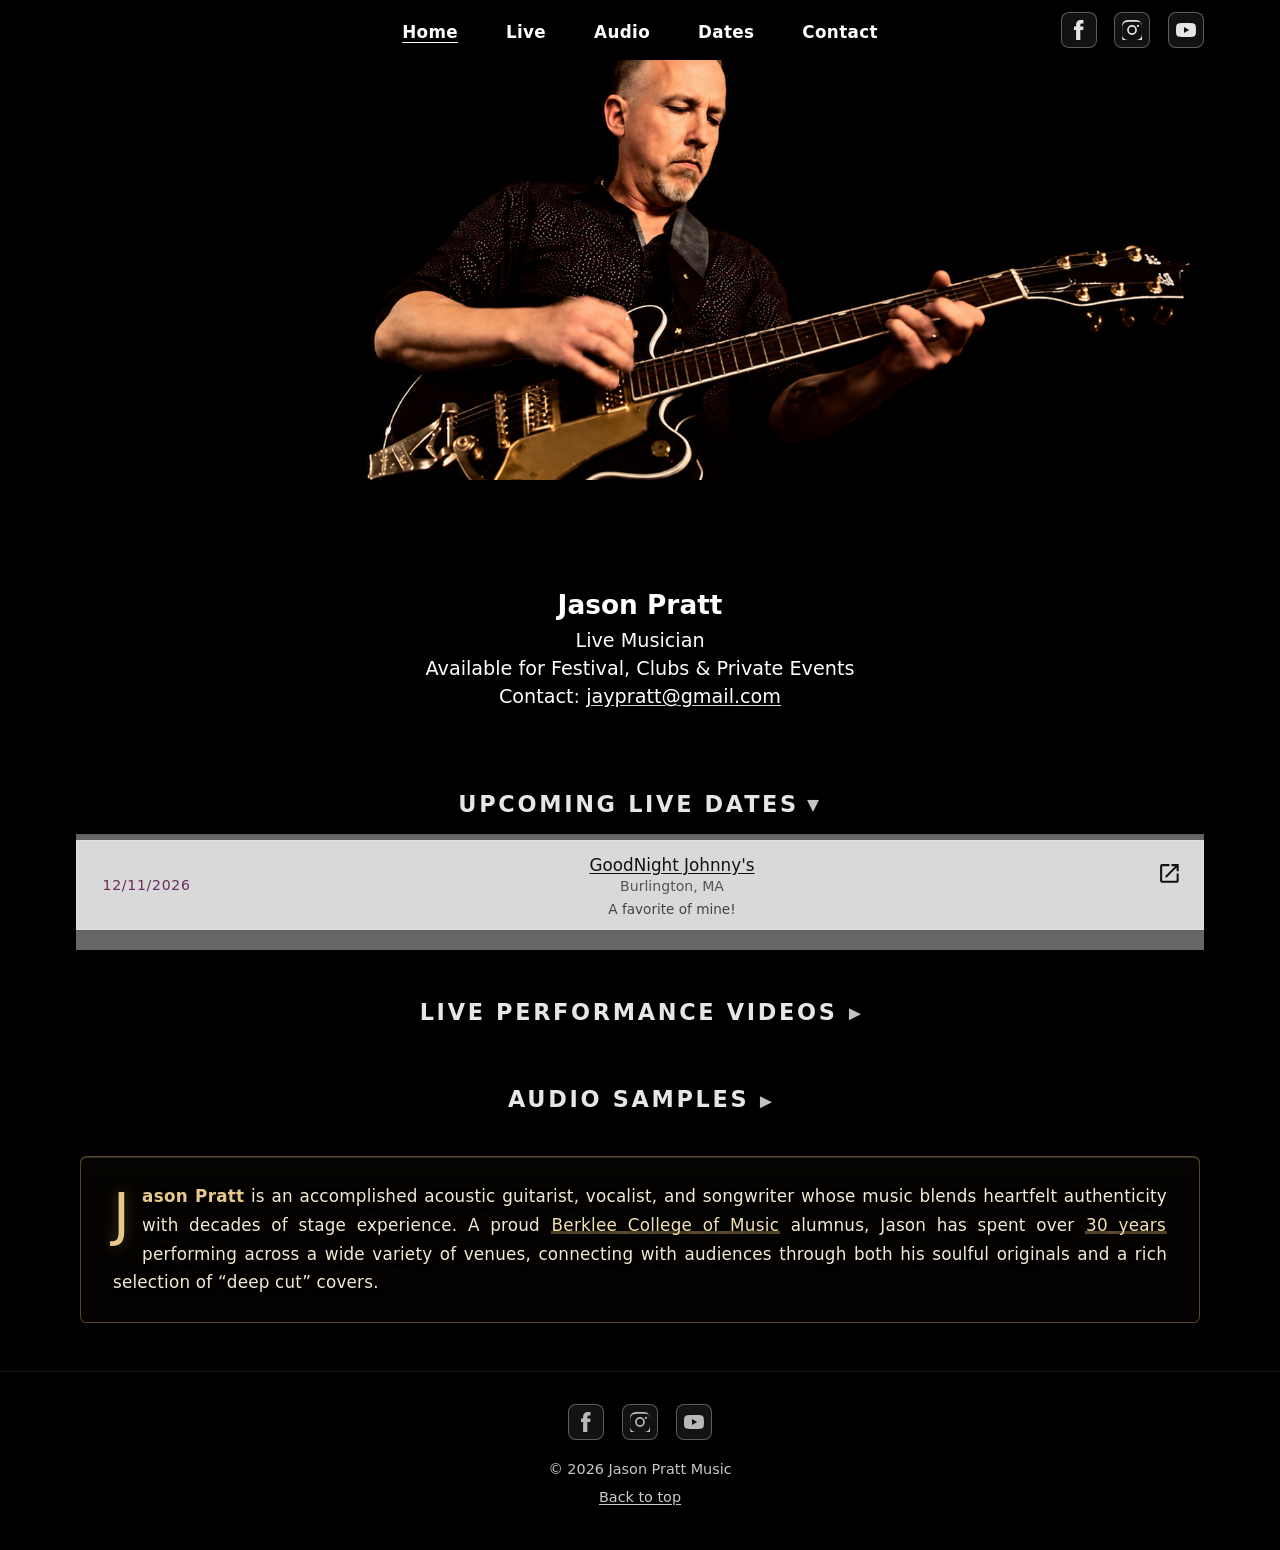
==== index.html @ 5dd33ad0 "dfdf" ====
<!DOCTYPE html>
<html lang="en">

<head>
  <meta charset="utf-8" />
  <meta name="viewport" content="width=device-width, initial-scale=1, viewport-fit=cover" />
  <meta name="theme-color" content="#000000" />
  <meta name="description" content="Jason Pratt — live shows, music, and booking." />
  <title>Jason Pratt Music — Official Site</title>
  <link rel="icon" type="image/svg+xml" href="favicon.svg" />
  <link rel="stylesheet" href="css/site.css" />
</head>

<body>
  <a class="sr-only" href="#home">Skip to main content</a>

  <header class="page-header" id="home">
    <div class="site-wrap site-wrap--header">
      <ul class="social-bar" aria-label="Social">
        <li>
          <a class="social-bar__link" href="https://www.facebook.com/jasonprattmusic/" title="Facebook"
            aria-label="Facebook" target="_blank" rel="noopener noreferrer"><svg class="icon-s" viewBox="0 0 9 18"
              aria-hidden="true">
              <path d="M1.9 18V9H0V5.9h1.9V4A4 4 0 016 0h2.5v3.1H7A1.3 1.3 0 005.7 4v1.8h2.9L8.3 9H5.7v9" />
            </svg></a>
        </li>
        <li>
          <a class="social-bar__link" href="https://www.instagram.com/jaypratt1/" title="Instagram"
            aria-label="Instagram" target="_blank" rel="noopener noreferrer"><svg class="icon-s" viewBox="0 0 16 16"
              aria-hidden="true">
              <path fill-rule="evenodd"
                d="M8 0C5.829 0 5.556.01 4.703.048 3.85.088 3.269.222 2.76.42a3.9 3.9 0 0 0-1.417.923A3.9 3.9 0 0 0 .42 2.76C.222 3.268.087 3.85.048 4.7.01 5.555 0 5.827 0 8.001c0 2.172.01 2.444.048 3.297.04.852.174 1.433.372 1.942.205.526.478.972.923 1.417.444.445.89.719 1.416.923.51.198 1.09.333 1.942.372C5.555 15.99 5.827 16 8 16s2.444-.01 3.298-.048c.851-.04 1.434-.174 1.943-.372a3.9 3.9 0 0 0 1.416-.923c.445-.445.718-.891.923-1.416.198-.509.333-1.09.372-1.942C15.99 10.445 16 10.173 16 8s-.01-2.445-.048-3.299c-.04-.851-.174-1.433-.372-1.941a3.9 3.9 0 0 0-.923-1.417A3.9 3.9 0 0 0 13.24.42c-.51-.198-1.092-.333-1.943-.372C10.443.01 10.172 0 7.998 0zm-.717 1.442h1.434c2.763 0 3.09.01 4.174.06 1.008.049 1.555.228 1.918.378.481.231.826.506 1.193.873.367.367.642.712.873 1.193.15.363.329.91.378 1.918.05 1.085.06 1.412.06 4.174s-.01 3.09-.06 4.174c-.049 1.008-.228 1.555-.378 1.918a3.9 3.9 0 0 1-.873 1.193 3.9 3.9 0 0 1-1.193.873c-.363.15-.91.329-1.918.378-1.084.05-1.411.06-4.174.06s-3.09-.01-4.174-.06c-1.008-.049-1.555-.228-1.918-.378a3.9 3.9 0 0 1-1.193-.873 3.9 3.9 0 0 1-.873-1.193c-.15-.363-.329-.91-.378-1.918-.05-1.085-.06-1.411-.06-4.174s.01-3.09.06-4.174c.049-1.008.228-1.555.378-1.918.231-.481.506-.826.873-1.193a3.9 3.9 0 0 1 1.193-.873c.363-.15.91-.329 1.918-.378 1.085-.05 1.411-.06 4.174-.06zM8 4.095a3.905 3.905 0 1 0 0 7.81 3.905 3.905 0 0 0 0-7.81zm0 6.453a2.548 2.548 0 1 1 0-5.096 2.548 2.548 0 0 1 0 5.096zm4.785-6.675a.913.913 0 1 0 0 1.826.913.913 0 0 0 0-1.826z" />
            </svg></a>
        </li>
        <li>
          <a class="social-bar__link" href="https://www.youtube.com/@jaypratt1" title="YouTube" aria-label="YouTube"
            target="_blank" rel="noopener noreferrer"><svg class="icon-s" viewBox="0 0 24 17" aria-hidden="true">
              <path
                d="M23.5 2.7a3 3 0 0 0-2.1-2.1C19.5 0 12 0 12 0S4.5 0 2.6.6A3 3 0 0 0 .5 2.7C0 4.6 0 8.5 0 8.5s0 3.9.5 5.8a3 3 0 0 0 2.1 2.1c1.9.6 9.4.6 9.4.6s7.5 0 9.4-.6a3 3 0 0 0 2.1-2.1c.5-1.9.5-5.8.5-5.8s0-3.9-.5-5.8zM9.6 12.1V4.9l6.2 3.6-6.2 3.6z" />
            </svg></a>
        </li>
      </ul>
      <div class="nav-bar">
        <button class="nav-toggle" type="button" id="nav-toggle" aria-expanded="false" aria-controls="site-nav"
          aria-label="Open menu">
          Menu
        </button>
        <nav class="main-nav" id="site-nav" aria-label="Main">
          <ul>
            <li><a class="main-nav__link" href="#home" aria-current="true">Home</a></li>
            <li><a class="main-nav__link" href="#live">Live</a></li>
            <li><a class="main-nav__link" href="#audio-samples">Audio</a></li>
            <li><a class="main-nav__link" href="#tour" title="Upcoming live dates">Dates</a></li>
            <li><a class="main-nav__link" href="#contact">Contact</a></li>
          </ul>
        </nav>
      </div>
    </div>

    <div class="page-hero">
      <picture>
        <img class="page-hero__img" src="assets/top-banner.jpg" width="2400" height="900"
          alt="Decorative header artwork: sunset palette and stage silhouettes (replace with your art)"
          fetchpriority="high" />
      </picture>
    </div>
  </header>

  <main>
    <section class="band-section band-section--on-photo" aria-labelledby="headline-1">
      <div class="site-wrap site-wrap--narrow">
        <header class="band-intro">
          <h2 class="band-intro__name" id="headline-1">Jason Pratt</h2>
          <p class="band-intro__role">Live Musician</p>
          <p class="band-intro__tagline">Available for Festival, Clubs &amp; Private Events</p>
          <p class="band-intro__contact" id="contact">Contact: <a
              href="mailto:jaypratt@gmail.com">jaypratt@gmail.com</a></p>
        </header>
      </div>
      <br>

      <div class="site-wrap">

        <section class="tour-dates" id="tour" aria-labelledby="tour-heading">
          <h2 class="headline-caps headline-caps--collapsible" id="tour-heading">
            <button type="button" class="headline-caps__toggle" id="tour-toggle" aria-expanded="true"
              aria-controls="tour-panel">
              <span class="headline-caps__text">Upcoming live dates</span>
              <span class="headline-caps__icon" aria-hidden="true">▼</span>
            </button>
          </h2>
          <div class="tour-dates__panel" id="tour-panel" role="region" aria-labelledby="tour-heading" aria-live="polite">
            <div class="band-section band-section--light tour-dates__body">
              <ul class="show-list" id="show-list" aria-live="polite"></ul>
            </div>
          </div>
        </section>

        <section class="live-videos" id="live" aria-labelledby="live-videos-heading">
          <h2 class="headline-caps headline-caps--collapsible" id="live-videos-heading">
            <button type="button" class="headline-caps__toggle" id="live-videos-toggle" aria-expanded="false"
              aria-controls="video-links">
              <span class="headline-caps__text">Live performance videos</span>
              <span class="headline-caps__icon" aria-hidden="true">▼</span>
            </button>
          </h2>
          <div class="video-layout" id="video-links" role="region" aria-labelledby="live-videos-heading"
            aria-live="polite" hidden>
            <div class="expand-panel-row expand-panel-row--thumb-left">
              <div class="expand-panel-row__content">
                <div class="video-focus" id="video-focus" hidden></div>
                <div class="video-thumbs" id="video-thumbs"></div>
              </div>
            </div>
          </div>
        </section>

        <section class="audio-samples" id="audio-samples" aria-labelledby="audio-samples-heading">
          <h2 class="headline-caps headline-caps--collapsible" id="audio-samples-heading">
            <button type="button" class="headline-caps__toggle" id="audio-samples-toggle" aria-expanded="false"
              aria-controls="audio-samples-panel">
              <span class="headline-caps__text">Audio samples</span>
              <span class="headline-caps__icon" aria-hidden="true">▼</span>
            </button>
          </h2>
          <div class="audio-samples__panel" id="audio-samples-panel" role="region"
            aria-labelledby="audio-samples-heading" aria-live="polite" hidden>
            <p class="body-text audio-list__intro">
              <span class="audio-list__intro--click">Click a track to play</span>
              <span class="audio-list__intro--tap">Tap a track to play</span>
            </p>
            <div class="expand-panel-row expand-panel-row--thumb-right">
              <div class="expand-panel-row__content">
                <ul class="audio-list" id="audio-list" aria-label="Track list">
                </ul>
                <p class="audio-list__err body-text" id="audio-list-err" hidden></p>
              </div>
              <figure class="expand-panel-row__thumb expand-panel-row__thumb--stacked" aria-hidden="true">
                <img src="assets/cover-art-1.png" width="350" height="467" alt="" loading="lazy" />
              </figure>
            </div>
          </div>
        </section>

        <div class="page-hero__copy-wrap">
          <input class="page-hero__copy-toggle" type="checkbox" id="hero-copy-toggle" aria-label="Expand artist bio" />
          <p class="page-hero__copy page-hero__copy--collapsible"><span class="page-hero__copy-name">Jason
              Pratt</span> is an accomplished acoustic guitarist, vocalist, and songwriter whose music blends heartfelt
            authenticity with decades of stage experience. A proud <span class="page-hero__copy-mark">Berklee College of
              Music</span> alumnus, Jason has spent over <span class="page-hero__copy-mark">30 years</span> performing
            across a wide variety of venues, connecting with audiences through both his soulful originals and a rich
            selection of “deep cut” covers.</p>
          <label class="page-hero__copy-more" for="hero-copy-toggle">more...</label>
          <label class="page-hero__copy-less" for="hero-copy-toggle">less</label>
        </div>

      </div>
    </section>
  </main>

  <footer class="site-footer">
    <ul class="social-bar social-bar--footer" aria-label="Social">
      <li>
        <a class="social-bar__link" href="https://www.facebook.com/jasonprattmusic/" title="Facebook"
          aria-label="Facebook" target="_blank" rel="noopener noreferrer"><svg class="icon-s" viewBox="0 0 9 18"
            aria-hidden="true">
            <path d="M1.9 18V9H0V5.9h1.9V4A4 4 0 016 0h2.5v3.1H7A1.3 1.3 0 005.7 4v1.8h2.9L8.3 9H5.7v9" />
          </svg></a>
      </li>
      <li>
        <a class="social-bar__link" href="https://www.instagram.com/jaypratt1/" title="Instagram" aria-label="Instagram"
          target="_blank" rel="noopener noreferrer"><svg class="icon-s" viewBox="0 0 16 16" aria-hidden="true">
            <path fill-rule="evenodd"
              d="M8 0C5.829 0 5.556.01 4.703.048 3.85.088 3.269.222 2.76.42a3.9 3.9 0 0 0-1.417.923A3.9 3.9 0 0 0 .42 2.76C.222 3.268.087 3.85.048 4.7.01 5.555 0 5.827 0 8.001c0 2.172.01 2.444.048 3.297.04.852.174 1.433.372 1.942.205.526.478.972.923 1.417.444.445.89.719 1.416.923.51.198 1.09.333 1.942.372C5.555 15.99 5.827 16 8 16s2.444-.01 3.298-.048c.851-.04 1.434-.174 1.943-.372a3.9 3.9 0 0 0 1.416-.923c.445-.445.718-.891.923-1.416.198-.509.333-1.09.372-1.942C15.99 10.445 16 10.173 16 8s-.01-2.445-.048-3.299c-.04-.851-.174-1.433-.372-1.941a3.9 3.9 0 0 0-.923-1.417A3.9 3.9 0 0 0 13.24.42c-.51-.198-1.092-.333-1.943-.372C10.443.01 10.172 0 7.998 0zm-.717 1.442h1.434c2.763 0 3.09.01 4.174.06 1.008.049 1.555.228 1.918.378.481.231.826.506 1.193.873.367.367.642.712.873 1.193.15.363.329.91.378 1.918.05 1.085.06 1.412.06 4.174s-.01 3.09-.06 4.174c-.049 1.008-.228 1.555-.378 1.918a3.9 3.9 0 0 1-.873 1.193 3.9 3.9 0 0 1-1.193.873c-.363.15-.91.329-1.918.378-1.084.05-1.411.06-4.174.06s-3.09-.01-4.174-.06c-1.008-.049-1.555-.228-1.918-.378a3.9 3.9 0 0 1-1.193-.873 3.9 3.9 0 0 1-.873-1.193c-.15-.363-.329-.91-.378-1.918-.05-1.085-.06-1.411-.06-4.174s.01-3.09.06-4.174c.049-1.008.228-1.555.378-1.918.231-.481.506-.826.873-1.193a3.9 3.9 0 0 1 1.193-.873c.363-.15.91-.329 1.918-.378 1.085-.05 1.411-.06 4.174-.06zM8 4.095a3.905 3.905 0 1 0 0 7.81 3.905 3.905 0 0 0 0-7.81zm0 6.453a2.548 2.548 0 1 1 0-5.096 2.548 2.548 0 0 1 0 5.096zm4.785-6.675a.913.913 0 1 0 0 1.826.913.913 0 0 0 0-1.826z" />
          </svg></a>
      </li>
      <li>
        <a class="social-bar__link" href="https://www.youtube.com/@jaypratt1" title="YouTube" aria-label="YouTube"
          target="_blank" rel="noopener noreferrer"><svg class="icon-s" viewBox="0 0 24 17" aria-hidden="true">
            <path
              d="M23.5 2.7a3 3 0 0 0-2.1-2.1C19.5 0 12 0 12 0S4.5 0 2.6.6A3 3 0 0 0 .5 2.7C0 4.6 0 8.5 0 8.5s0 3.9.5 5.8a3 3 0 0 0 2.1 2.1c1.9.6 9.4.6 9.4.6s7.5 0 9.4-.6a3 3 0 0 0 2.1-2.1c.5-1.9.5-5.8.5-5.8s0-3.9-.5-5.8zM9.6 12.1V4.9l6.2 3.6-6.2 3.6z" />
          </svg></a>
      </li>
    </ul>
    <p class="site-footer__line">
      <span>© <span id="year"></span> Jason Pratt Music</span>
      <a href="#home">Back to top</a>
    </p>
  </footer>

  <script src="js/main.js" defer></script>
  <script>
    document.getElementById("year").textContent = new Date().getFullYear();
  </script>
</body>

</html>
---- css/site.css ----
/* Band site — layout inspired by a dark full-bleed photo background + full-width header art,
   alternating #212121 / #fff content sections. Original art & copy are not copied. */

:root {
  --page-black: #000;
  --section-dark: #212121;
  --section-dark-text: #fff;
  --section-light: #fff;
  --section-light-text: #212121;
  --muted: rgba(255, 255, 255, 0.75);
  --muted-on-light: #444;
  --accent-link: #fff;
  --site-max: 90%;
  --font-sans: system-ui, -apple-system, "Segoe UI", Roboto, "Helvetica Neue", Arial, sans-serif;
  --font-display: var(--font-sans);
  --font-title: var(--font-sans);
  --font-body: var(--font-sans);
  --nav-pad: 0.6rem 1rem;
}

*,
*::before,
*::after {
  box-sizing: border-box;
}

html {
  scroll-behavior: smooth;
  scroll-padding-top: 0.5rem;
  -webkit-text-size-adjust: 100%;
  text-size-adjust: 100%;
}

body {
  margin: 0;
  min-height: 100vh;
  min-height: 100dvh;
  font-family: var(--font-body);
  font-weight: 400;
  font-size: 1.05rem;
  line-height: 1.6;
  color: #e6e6e6;
  background-color: #000;
  overflow-x: hidden;
}

a {
  color: var(--accent-link);
  text-decoration: underline;
  text-underline-offset: 2px;
}

a:hover {
  opacity: 0.9;
}

img:not(.musical-divider__img),
video {
  max-width: 100%;
  height: auto;
}

.sr-only {
  position: absolute;
  width: 1px;
  height: 1px;
  padding: 0;
  margin: -1px;
  overflow: hidden;
  clip: rect(0, 0, 0, 0);
  border: 0;
}

/* --- Layout --- */
.site-wrap {
  width: min(100%, var(--site-max));
  max-width: 1200px;
  margin-left: auto;
  margin-right: auto;
  padding-left: max(0.75rem, env(safe-area-inset-left, 0px));
  padding-right: max(0.75rem, env(safe-area-inset-right, 0px));
}

.site-wrap--header {
  padding: 0.6rem 0 0.25rem;
  position: relative;
  z-index: 3;
  min-height: 2.25rem;
  background: #000;
}

.site-wrap--narrow {
  max-width: 900px;
}

.content-wrap {
  min-height: 40vh;
}

/* --- Top social row --- */
.social-bar {
  list-style: none;
  display: flex;
  justify-content: flex-end;
  gap: 1.1rem;
  margin: 0;
  padding: 0;
  position: absolute;
  right: max(0.75rem, env(safe-area-inset-right, 0px));
  top: 50%;
  transform: translateY(-50%);
  z-index: 3;
}

.social-bar__link {
  display: inline-flex;
  align-items: center;
  justify-content: center;
  width: 36px;
  height: 36px;
  color: #fff;
  opacity: 0.9;
  text-decoration: none;
  border: 1px solid rgba(255, 255, 255, 0.35);
  background: rgba(255, 255, 255, 0.08);
  border-radius: 8px;
  transition: background-color 0.2s ease, border-color 0.2s ease, opacity 0.2s ease, transform 0.2s ease;
}

.social-bar__link:hover {
  opacity: 1;
  background: rgba(255, 255, 255, 0.16);
  border-color: rgba(255, 255, 255, 0.6);
  transform: translateY(-1px);
}

.social-bar__link:focus-visible {
  outline: 2px solid #fff;
  outline-offset: 2px;
}

/* Bottom-of-page variant: centered, in-flow under the footer line */
.social-bar--footer {
  position: static;
  transform: none;
  justify-content: center;
  margin: 0 auto 1.1rem;
}

.icon-s {
  width: 20px;
  height: 20px;
  fill: currentColor;
}

/* --- Page header: fixed hero + spacer; JS slow-scrolls banner off via transform --- */
.page-header {
  position: relative;
  z-index: 0;
  background: #000;
}

/* Reserves space so Contact starts below the banner (hero is position:fixed). */
.page-header::after {
  content: "";
  display: block;
  width: 100vw;
  max-width: 100vw;
  margin-left: calc(50% - 50vw);
  margin-right: calc(50% - 50vw);
  aspect-ratio: 2400 / 900;
  max-height: min(56vw, 720px);
  min-height: clamp(200px, 32vw, 420px);
  pointer-events: none;
}

.page-hero {
  line-height: 0;
  background: #0a0a0a;
  overflow: hidden;
  position: fixed;
  top: 0;
  left: 0;
  right: 0;
  z-index: 0;
  backface-visibility: hidden;
  -webkit-backface-visibility: hidden;
  transform: translate3d(0, 0, 0);
  /* True full-bleed banner regardless of surrounding container padding. */
  width: 100vw;
  max-width: 100vw;
  margin-left: calc(50% - 50vw);
  margin-right: calc(50% - 50vw);
  aspect-ratio: 2400 / 900;
  max-height: min(56vw, 720px);
  min-height: clamp(200px, 32vw, 420px);
}

.page-hero picture {
  display: block;
  height: 100%;
}

.page-hero__img {
  width: 100%;
  height: 115%;
  min-height: 100%;
  max-width: 100%;
  display: block;
  object-fit: cover;
  object-position: center top;
}

/* Below hero at load; scrolls over the banner while it lags upward (transparent intro). */
main {
  position: relative;
  z-index: 2;
  margin-top: 0;
  background: transparent;
}

.page-hero__copy-wrap {
  position: static;
  margin-top: clamp(1.25rem, 3vw, 2rem);
  padding: 0;
  line-height: 1.55;
}

/* Editorial bio panel: warm cream copy on a darkened card with a thin gilt border
   that echoes the gold-mat treatment used on the cover-art frames. */
.page-hero__copy {
  position: relative;
  max-width: 1120px;
  margin: 0 auto;
  color: #f3ead4;
  font-family: var(--font-body);
  font-size: clamp(0.9rem, 1.4vw, 1.05rem);
  font-weight: 400;
  line-height: 1.7;
  letter-spacing: 0.012em;
  text-align: justify;
  hyphens: auto;
  text-shadow: 0 2px 6px rgba(0, 0, 0, 0.85);
  background:
    linear-gradient(180deg, rgba(20, 14, 6, 0.28), rgba(8, 5, 2, 0.4));
  border: 1px solid rgba(201, 165, 90, 0.42);
  border-radius: 0.4rem;
  padding: clamp(1rem, 2.2vw, 1.6rem) clamp(1.1rem, 2.6vw, 2rem);
  backdrop-filter: blur(3px) saturate(0.9);
  -webkit-backdrop-filter: blur(3px) saturate(0.9);
  box-shadow:
    inset 0 1px 0 rgba(255, 248, 220, 0.18),
    inset 0 0 0 1px rgba(0, 0, 0, 0.45),
    0 12px 32px rgba(0, 0, 0, 0.5);
}

/* Gilt drop-cap "J" */
.page-hero__copy::first-letter {
  font-family: var(--font-body);
  font-weight: 700;
  float: left;
  font-size: 3.4em;
  line-height: 0.92;
  padding: 0.04em 0.16em 0 0;
  margin: 0.05em 0.05em 0 0;
  color: #e7c88a;
  font-weight: 400;
  text-shadow:
    0 1px 0 rgba(0, 0, 0, 0.85),
    0 0 14px rgba(201, 165, 90, 0.35);
}

/* Artist-name signature (the "ason Pratt" after the drop-cap "J") */
.page-hero__copy-name {
  font-family: var(--font-body);
  color: #e7c88a;
  font-weight: 600;
  letter-spacing: 0.015em;
  white-space: nowrap;
}

/* Highlighted credentials & milestones */
.page-hero__copy-mark {
  color: #f3e0b3;
  font-weight: 400;
  letter-spacing: 0.015em;
  background-image: linear-gradient(transparent 78%, rgba(201, 165, 90, 0.45) 78%, rgba(201, 165, 90, 0.45) 96%, transparent 96%);
  background-size: 100% 100%;
  background-repeat: no-repeat;
  padding: 0 0.06em;
}

.page-hero__copy-tagline {
  font-family: var(--font-body);
  font-style: italic;
  color: #f0d99c;
  font-size: 1.05em;
  letter-spacing: 0.04em;
  white-space: normal;
}

.page-hero__copy-toggle {
  position: absolute;
  opacity: 0;
  pointer-events: none;
}

.page-hero__copy-more {
  display: none;
}

.page-hero__copy-less {
  display: none;
}

@media (prefers-reduced-motion: reduce) {
  .page-header::after {
    display: none;
  }

  .page-hero {
    position: relative;
    top: auto;
    left: auto;
    right: auto;
    transform: none;
  }

  .page-hero__img {
    height: 100%;
  }
}

/* --- Header nav --- */
.nav-bar {
  display: flex;
  align-items: center;
  justify-content: center;
  position: relative;
  z-index: 2;
  width: 100%;
}

.nav-toggle {
  display: none;
  position: absolute;
  right: max(0, env(safe-area-inset-right, 0px));
  top: 50%;
  transform: translateY(-50%);
  background: #212121;
  border: 1px solid #444;
  color: #fff;
  font-family: var(--font-body);
  font-size: 0.85rem;
  font-weight: 600;
  padding: 0.5rem 0.9rem;
  min-height: 2.75rem;
  min-width: 2.75rem;
  cursor: pointer;
  border-radius: 2px;
  -webkit-tap-highlight-color: rgba(255, 255, 255, 0.1);
}

.main-nav ul {
  list-style: none;
  display: flex;
  flex-wrap: wrap;
  justify-content: center;
  gap: 0.15rem 1rem;
  margin: 0;
  padding: 0;
}

.main-nav__link {
  font-family: var(--font-body);
  font-size: 1.05rem;
  font-weight: 600;
  letter-spacing: 0.02em;
  color: #fff;
  text-decoration: none;
  padding: var(--nav-pad);
  display: inline-block;
  -webkit-tap-highlight-color: rgba(255, 255, 255, 0.1);
}

.main-nav__link[aria-current="true"] {
  text-decoration: underline;
  text-underline-offset: 4px;
}

@media (max-width: 700px) {
  .site-wrap--header {
    display: block;
    min-height: 0;
  }

  .nav-bar {
    display: none;
  }

  .social-bar {
    position: static;
    transform: none;
    justify-content: center;
    padding: 0.25rem 0 0.5rem;
  }

  .nav-toggle {
    display: none;
    top: 0.4rem;
    right: max(0.25rem, env(safe-area-inset-right, 0px));
    transform: none;
    z-index: 3;
  }

  .main-nav {
    max-height: none;
    overflow: visible;
    width: 100%;
    transition: none;
  }

  .main-nav.is-open {
    max-height: none;
  }

  .main-nav ul {
    flex-direction: column;
    align-items: center;
    padding: 0.25rem 0 1rem;
    gap: 0;
  }

  .main-nav__link {
    min-height: 2.75rem;
    display: flex;
    align-items: center;
    justify-content: center;
  }
}

/* Hide nav entirely on touch-first devices (phones/tablets), even in landscape. */
@media (hover: none) and (pointer: coarse) {
  .nav-bar {
    display: none !important;
  }
}

/* --- Band sections: on top of full-page background --- */
.band-section {
  padding: 2.5rem 0 3rem;
  position: relative;
}

.band-section--on-photo {
  text-align: center;
  background: transparent;
}

/* Contact block: no fill so top-banner stays visible behind while scrolling over it. */
.band-section--on-photo > .site-wrap--narrow {
  background: transparent;
}

.band-section--on-photo .band-intro {
  background: transparent;
}

.band-section--on-photo .kicker {
  color: hsl(0, 0%, 90%);
  margin: 0.75rem 0 0;
  font-size: 1rem;
  font-weight: 400;
}

.band-intro {
  margin: 0.5rem 0 0.25rem;
  color: #fff;
  text-shadow:
    0 1px 2px rgba(0, 0, 0, 0.9),
    0 2px 12px rgba(0, 0, 0, 0.75),
    0 0 24px rgba(0, 0, 0, 0.5);
}

.band-intro__name {
  font-family: var(--font-body);
  font-size: clamp(1.25rem, 4.5vw, 1.65rem);
  font-weight: 700;
  line-height: 1.3;
  margin: 0 0 0.35rem;
  color: #fff;
}

.band-intro__role,
.band-intro__tagline,
.band-intro__contact {
  font-family: var(--font-body);
  font-size: clamp(1rem, 3.8vw, 1.2rem);
  font-weight: 400;
  line-height: 1.35;
  margin: 0.15rem 0;
  color: #fff;
}

.band-intro__contact a {
  color: #fff;
  font-weight: 400;
  text-decoration: underline;
}

.musical-divider-wrap {
  box-sizing: border-box;
  width: 100%;
  margin: 0;
  padding: 0;
  line-height: 0;
  /* Sit above the following .band-section--dark: both use position: relative; #live
     can paint on top and its scrim can cover the bottom edge of the divider. */
  position: relative;
  z-index: 1;
  isolation: isolate;
  display: flex;
  justify-content: center;
  align-items: center;
}

.musical-divider {
  width: 100%;
  box-sizing: border-box;
  margin: 0;
  padding: 0;
  line-height: 0;
  overflow: visible;
  display: flex;
  justify-content: center;
  align-items: center;
  max-width: 100%;
}

/* Full bitmap includes lots of white padding; cover + position fills 80%×60px with the staff art */
img.musical-divider__img {
  box-sizing: border-box;
  display: block;
  margin: 0;
  padding: 0;
  width: 80%;
  max-width: 100%;
  height: 25px;
  min-width: 0;
  flex: 0 0 auto;
  position: relative;
  z-index: 0;
  object-fit: cover;
  object-position: center center;
}

/* No extra section padding below when the music divider is in this block */
.band-section--on-photo:has(.musical-divider-wrap) {
  padding-bottom: 0;
}

.band-section--on-photo .quote-block:has(+ .musical-divider-wrap) {
  margin-bottom: 0;
}

/* #live follows the intro section (the divider is inside the intro, not a sibling) */
.band-section--on-photo+#live.band-section--dark {
  margin-top: 0;
  padding-top: 0;
  border-top: none;
  position: relative;
  z-index: 0;
}

.band-section--on-photo+#live>.site-wrap {
  padding-top: 2.5rem;
}

.band-section--dark {
  background: var(--section-dark);
  color: var(--section-dark-text);
  margin-top: 0;
  padding: 2.5rem 0 3.5rem;
  border-top: 1px solid rgba(255, 255, 255, 0.08);
}

.band-section--dark .headline-caps,
.band-section--dark .headline-ornate,
.band-section--dark .section-heading,
.band-section--dark .quote-block p,
.band-section--dark .kicker,
.band-section--dark .subheading,
.band-section--dark .body-text,
.band-section--dark .contact-line,
.band-section--dark .video-row--message,
.band-section--dark .audio-list__btn,
.band-section--dark .audio-list__track,
.band-section--dark .audio-list__artist {
  text-shadow: 0 1px 3px rgba(0, 0, 0, 0.55);
}

.band-section--light {
  background: rgba(255, 255, 255, 0.4);
  -webkit-backdrop-filter: blur(8px);
  backdrop-filter: blur(8px);
  color: var(--section-light-text);
  border-top: 1px solid rgba(0, 0, 0, 0.1);
  padding: 2.5rem 0 3.5rem;
}

@media (max-width: 480px) {

  .band-section,
  .band-section--dark,
  .band-section--light {
    padding-top: 1.75rem;
    padding-bottom: 2.25rem;
  }

  .tour-dates__body.band-section--light {
    padding-top: 0.35rem;
    padding-bottom: 1rem;
  }
}

#live {
  scroll-margin-top: 0.5rem;
}

#audio-samples {
  scroll-margin-top: 0.5rem;
}

#contact {
  scroll-margin-top: 0.5rem;
}

#tour {
  scroll-margin-top: 0.5rem;
}

/* --- Typography --- */
.headline-ornate {
  font-family: var(--font-body);
  font-size: clamp(1.05rem, 4.2vw, 1.4rem);
  font-weight: 600;
  line-height: 1.3;
  margin: 0.5rem 0 0.25rem;
  color: #fff;
  letter-spacing: 0.02em;
  padding: 0 0.25rem;
  overflow-wrap: break-word;
  hyphens: auto;
}

.headline-ornate--rainbow {
  font-family: var(--font-body);
  font-weight: 700;
  font-size: clamp(1.12rem, 4.35vw, 1.52rem);
  letter-spacing: 0.04em;
  color: transparent;
  -webkit-text-fill-color: transparent;
  -webkit-text-stroke: 0.55px rgba(0, 0, 0, 0.72);
  background-image: linear-gradient(
    92deg,
    #ff1a5e 0%,
    #ff8c00 14%,
    #ffe600 28%,
    #00ff6a 42%,
    #00d4ff 57%,
    #7c4dff 71%,
    #ff2bd6 85%,
    #ff1a5e 100%
  );
  background-size: 240% 100%;
  background-clip: text;
  -webkit-background-clip: text;
  paint-order: stroke fill;
  filter:
    drop-shadow(0 0 1px rgba(0, 0, 0, 0.95))
    drop-shadow(0 1px 0 rgba(0, 0, 0, 0.88))
    drop-shadow(0 2px 8px rgba(0, 0, 0, 0.65));
  animation: headline-ornate-rainbow 12s linear infinite;
}

@keyframes headline-ornate-rainbow {
  0% {
    background-position: 0% center;
  }

  100% {
    background-position: 100% center;
  }
}

@media (prefers-reduced-motion: reduce) {
  .headline-ornate--rainbow {
    animation: none;
    background-size: 100% 100%;
    background-image: linear-gradient(
      105deg,
      #ff1a5e,
      #ff8c00,
      #ffe600,
      #00ff6a,
      #00d4ff,
      #7c4dff,
      #ff2bd6
    );
  }
}

/* Hero headline row + alternating cover thumbnails in expandable panels */
.headline-with-thumb {
  display: flex;
  flex-wrap: wrap;
  align-items: center;
  justify-content: center;
  gap: 1rem 1.35rem;
}

.headline-with-thumb--thumb-right {
  flex-direction: row;
}

.headline-with-thumb--thumb-right .headline-ornate {
  flex: 1 1 280px;
  min-width: 0;
}

.headline-with-thumb__fig {
  margin: 0;
  flex: 0 1 clamp(7.5rem, 26vw, 12rem);
  max-width: 100%;
  line-height: 0;
}

.headline-with-thumb__img {
  width: 100%;
  height: auto;
  display: block;
  border-radius: 3px;
  box-shadow: 0 8px 24px rgba(0, 0, 0, 0.35);
}

@media (max-width: 520px) {
  .headline-with-thumb--thumb-right {
    flex-direction: column;
  }

  .headline-with-thumb--thumb-right .headline-ornate {
    flex-basis: auto;
    text-align: center;
  }
}

.expand-panel-row {
  display: flex;
  flex-direction: column;
  align-items: stretch;
  gap: 1rem 1.25rem;
}

.expand-panel-row__thumb {
  margin: 0;
  flex-shrink: 0;
  align-self: center;
  width: clamp(7.25rem, 42vw, 11rem);
  max-width: 100%;
  line-height: 0;
  border: 1px solid rgba(255, 255, 255, 0.12);
  background: rgba(0, 0, 0, 0.2);
}

.band-section--light .expand-panel-row__thumb {
  border-color: rgba(0, 0, 0, 0.12);
  background: rgba(255, 255, 255, 0.5);
}

.expand-panel-row__thumb img {
  width: 100%;
  height: auto;
  display: block;
  vertical-align: top;
  aspect-ratio: 350 / 467;
  object-fit: cover;
}

/* Stacked thumb variant: two cover images aligned to the top of the row,
   separated by a visible gap, with each image carrying its own border. */
.expand-panel-row__thumb--stacked {
  align-self: flex-start;
  display: flex;
  flex-direction: column;
  gap: 0.875rem;
  border: none;
  background: transparent;
}

.expand-panel-row__thumb:has(> img[src*="cover-art-"]) {
  border: none;
  background: transparent;
}

/* Portrait cover-art assets: gilt mat + beveled inner frame + pronounced drop shadow */
img[src$="cover-art-1.png"],
img[src$="cover-art-2.png"],
img[src$="cover-art-3.png"],
img[src$="cover-art-4.png"] {
  border-radius: 4px;
  box-shadow:
    inset 0 1px 0 rgba(255, 248, 220, 0.28),
    inset 0 0 0 1px rgba(210, 175, 95, 0.4),
    inset 0 0 0 5px rgba(18, 15, 12, 0.98),
    0 0 0 1px rgba(0, 0, 0, 0.72),
    0 0 0 2px rgba(184, 145, 70, 0.28),
    0 6px 14px rgba(0, 0, 0, 0.55),
    0 22px 56px rgba(0, 0, 0, 0.78),
    0 40px 90px rgba(0, 0, 0, 0.6);
}

.band-section--light img[src$="cover-art-1.png"],
.band-section--light img[src$="cover-art-2.png"],
.band-section--light img[src$="cover-art-3.png"] {
  box-shadow:
    inset 0 1px 0 rgba(255, 255, 255, 0.92),
    inset 0 0 0 1px rgba(100, 80, 48, 0.22),
    inset 0 0 0 5px rgba(252, 250, 246, 0.96),
    0 0 0 1px rgba(72, 58, 36, 0.18),
    0 0 0 2px rgba(201, 165, 90, 0.38),
    0 6px 14px rgba(0, 0, 0, 0.28),
    0 20px 48px rgba(0, 0, 0, 0.42),
    0 36px 80px rgba(0, 0, 0, 0.32);
}

.gallery--portrait .gallery__item:has(img[src*="cover-art-"]) {
  border: none;
  background: transparent;
  overflow: visible;
  padding: 0.35rem;
}

.expand-panel-row__content {
  flex: 1;
  min-width: 0;
}

.expand-panel-row__content>.show-list {
  margin-top: 0;
}

/* Hide cover-art-1..4 on mobile (everything below tablet portrait) */
@media (max-width: 767px) {

  img[src$="cover-art-1.png"],
  img[src$="cover-art-2.png"],
  img[src$="cover-art-3.png"],
  img[src$="cover-art-4.png"]:not(.contact-block__photo),
  .headline-with-thumb__fig,
  .expand-panel-row__thumb,
  .cover-art .gallery__item {
    display: none !important;
  }
}

@media (min-width: 640px) {

  .expand-panel-row--thumb-left,
  .expand-panel-row--thumb-right {
    flex-direction: row;
    align-items: flex-start;
    /* Same width as cover-art images (350×467); used to size live video grid height on desktop */
    --expand-cover-art-w: clamp(8rem, 20vw, 11rem);
  }

  .expand-panel-row--thumb-left .expand-panel-row__thumb,
  .expand-panel-row--thumb-right .expand-panel-row__thumb {
    width: var(--expand-cover-art-w);
  }

  .expand-panel-row--thumb-left .expand-panel-row__thumb--stacked,
  .expand-panel-row--thumb-right .expand-panel-row__thumb--stacked {
    width: clamp(11rem, 28vw, 14rem);
  }
}

.tour-dates__body.band-section--light {
  padding-top: 0.35rem;
  padding-bottom: 1.25rem;
}

#tour .headline-caps {
  margin-bottom: 0.35rem;
}

#tour-panel .show-list {
  width: 100%;
  margin-top: 0;
}

.kicker--center {
  text-align: center;
}

.headline-caps {
  font-family: var(--font-body);
  font-size: clamp(1.1rem, 2.2vw, 1.4rem);
  font-weight: 600;
  text-transform: uppercase;
  letter-spacing: 0.12em;
  text-align: center;
  margin: 2.5rem 0 1rem;
  color: inherit;
  overflow-wrap: break-word;
  hyphens: auto;
}

.headline-caps--collapsible {
  text-align: center;
}

.headline-caps__toggle {
  display: inline-flex;
  align-items: center;
  justify-content: center;
  flex-wrap: wrap;
  gap: 0.45rem 0.5rem;
  max-width: 100%;
  margin: 0;
  min-height: 2.75rem;
  padding: 0.35rem 0.5rem;
  font: inherit;
  text-transform: inherit;
  letter-spacing: inherit;
  text-align: center;
  color: inherit;
  background: none;
  border: none;
  border-radius: 0;
  cursor: pointer;
  box-sizing: border-box;
  transition: opacity 0.15s ease;
}

.headline-caps__toggle:hover {
  opacity: 0.88;
}

.headline-caps__toggle:focus-visible {
  outline: 2px solid #c4a0b8;
  outline-offset: 3px;
}

.headline-caps__icon {
  display: inline-block;
  font-size: 0.7em;
  line-height: 1;
  transition: transform 0.2s ease;
  opacity: 0.85;
  flex-shrink: 0;
}

.headline-caps__toggle[aria-expanded="false"] .headline-caps__icon {
  transform: rotate(-90deg);
}

.section-heading {
  font-family: var(--font-body);
  font-size: clamp(1.5rem, 3vw, 2rem);
  font-weight: 700;
  margin: 0 0 0.75rem;
}

.section-heading--dark {
  color: #212121;
}

.band-section--light .section-heading--dark {
  color: #111;
  display: inline-block;
  max-width: 100%;
  padding: 0.35rem 0.9rem 0.4rem;
  margin: 0 0 0.75rem;
  background: rgba(255, 255, 255, 0.92);
  box-shadow: 0 1px 4px rgba(0, 0, 0, 0.1);
  border-radius: 2px;
}

.subheading {
  font-family: var(--font-body);
  font-size: 1.2rem;
  font-weight: 400;
  margin: 0 0 0.35rem;
  color: inherit;
}

.subheading--dark {
  color: #212121;
}

.subheading--supported {
  text-align: center;
  margin: 2.5rem 0 0.5rem;
  font-size: 1.1rem;
  letter-spacing: 0.08em;
  text-transform: uppercase;
  opacity: 0.95;
}

.body-text {
  color: var(--muted);
  max-width: 65ch;
  margin: 0 0 1rem;
  font-weight: 400;
}

.band-section--light .body-text--on-light {
  color: var(--muted-on-light);
}

/* --- Quote --- */
.quote-block {
  margin: 0 0 2.5rem;
  padding: 0 0.5rem;
}

.quote-block p {
  font-size: clamp(0.98rem, 2.8vw, 1.05rem);
  font-style: italic;
  font-weight: 400;
  line-height: 1.65;
  color: #f0f0f0;
  margin: 0;
}

.band-section--light .quote-block p {
  color: #333;
  font-style: normal;
  font-weight: 400;
}

.quote-mark {
  font-size: 1.6em;
  line-height: 0;
  opacity: 0.5;
  vertical-align: -0.15em;
  margin-right: 0.1em;
}

.quote-mark--end {
  margin-left: 0.1em;
  margin-right: 0;
}

.quote-block--tight {
  margin: 1.5rem 0 2rem;
}

/* --- Audio sample list (under #live) --- */
.audio-list__intro {
  text-align: center;
  max-width: 100%;
  margin-bottom: 0.5rem;
}

.audio-list__intro--tap {
  display: none;
}

@media (max-width: 767px) {
  .audio-list__intro--click {
    display: none;
  }

  .audio-list__intro--tap {
    display: inline;
  }
}

.audio-list {
  list-style: none;
  margin: 0.5rem auto 0;
  padding: 0;
  max-width: 48rem;
  border: 1px solid rgba(255, 255, 255, 0.12);
  border-radius: 2px;
  overflow: hidden;
  background: rgba(0, 0, 0, 0.2);
}

.audio-list__item {
  margin: 0;
  border-bottom: 1px solid rgba(255, 255, 255, 0.08);
}

.audio-list__item:last-child {
  border-bottom: none;
}

.audio-list__btn {
  display: flex;
  align-items: center;
  gap: 0.75rem;
  width: 100%;
  text-align: left;
  min-height: 2.75rem;
  padding: 0.65rem 0.9rem;
  font: inherit;
  font-size: 0.98rem;
  font-weight: 400;
  color: #f0f0f0;
  background: transparent;
  border: none;
  cursor: pointer;
  border-radius: 0;
  transition: background 0.15s ease;
  -webkit-tap-highlight-color: rgba(255, 255, 255, 0.08);
}

.audio-list__btn:hover,
.audio-list__btn:focus-visible {
  background: rgba(255, 255, 255, 0.07);
  outline: 2px solid rgba(200, 160, 255, 0.5);
  outline-offset: -2px;
}

.audio-list__btn.is-playing {
  background: rgba(90, 40, 120, 0.25);
}

.audio-list__text-block {
  flex: 1 1 auto;
  display: flex;
  flex-direction: column;
  align-items: flex-start;
  justify-content: center;
  min-width: 0;
  gap: 0.2rem;
  line-height: 1.35;
  text-align: left;
}

.audio-list__track {
  font-size: 0.98rem;
  font-weight: 400;
  color: #f5f0ff;
  word-wrap: break-word;
  max-width: 100%;
}

.audio-list__track--only {
  font-weight: 400;
  color: #f0f0f0;
}

.audio-list__artist {
  font-size: 0.85em;
  font-weight: 400;
  color: rgba(230, 220, 255, 0.75);
  word-wrap: break-word;
  max-width: 100%;
}

.audio-list__dancing-notes {
  display: none;
  flex: 0 0 auto;
  align-items: center;
  align-self: center;
  gap: 0.15em;
  margin-left: 0.25rem;
  color: #f0c8ff;
  font-size: 1.1rem;
  line-height: 1;
}

.audio-list__btn.is-playing .audio-list__dancing-notes {
  display: inline-flex;
}

.audio-list__dance-char {
  display: inline-block;
  transform-origin: 50% 100%;
}

.audio-list__btn.is-playing .audio-list__dance-char {
  animation: audio-note-dance 0.5s ease-in-out infinite;
}

.audio-list__dance-char:nth-child(1) {
  animation-delay: 0s;
}

.audio-list__dance-char:nth-child(2) {
  animation-delay: 0.1s;
}

.audio-list__dance-char:nth-child(3) {
  animation-delay: 0.2s;
}

@media (prefers-reduced-motion: reduce) {
  .audio-list__btn.is-playing .audio-list__dance-char {
    animation: none;
  }
}

@keyframes audio-note-dance {

  0%,
  100% {
    transform: translateY(0) rotate(-6deg) scale(1);
  }

  25% {
    transform: translateY(-4px) rotate(4deg) scale(1.1);
  }

  50% {
    transform: translateY(-1px) rotate(8deg) scale(1.05);
  }

  75% {
    transform: translateY(-5px) rotate(-3deg) scale(1.12);
  }
}

.audio-list__item--message {
  padding: 0.75rem 1rem;
}

.audio-list__empty-text {
  margin: 0;
  text-align: center;
}

.audio-list__err {
  text-align: center;
  color: #ffb4b4;
  margin-top: 0.75rem;
}

.band-section--dark .audio-list__err {
  text-shadow: 0 1px 3px rgba(0, 0, 0, 0.55);
}

/* --- Mailing list --- */
.mailing-block {
  text-align: center;
  max-width: 500px;
  margin: 0 auto 2.5rem;
}

.mailing-block .subheading {
  margin-bottom: 0.2rem;
}

.mailing-block p {
  color: var(--muted);
  margin: 0 0 1rem;
  font-size: 0.98rem;
}

.mailing-form {
  display: flex;
  flex-wrap: wrap;
  gap: 0.5rem;
  justify-content: center;
  align-items: center;
}

.mailing-form__input {
  flex: 1 1 200px;
  max-width: 100%;
  padding: 0.6rem 0.8rem;
  font-family: var(--font-body);
  font-weight: 400;
  font-size: 1rem;
  border: 1px solid #555;
  background: #181818;
  color: #fff;
  border-radius: 0;
}

/* --- Embeds (SoundCloud/Spotify/video proportions match common embeds) --- */
.embed-block {
  width: 100%;
  max-width: 100%;
  margin: 0 auto 1.5rem;
  background: rgba(0, 0, 0, 0.25);
  border: 1px solid rgba(255, 255, 255, 0.1);
  display: flex;
  align-items: center;
  justify-content: center;
  min-height: 300px;
}

.band-section--dark .embed-block {
  background: #181818;
  border-color: #333;
}

.embed-block--spotify {
  min-height: 352px;
  max-width: 100%;
  border-radius: 12px;
  overflow: hidden;
}

.embed-block--video {
  position: relative;
  min-height: 0;
  aspect-ratio: 16 / 9;
  max-width: 100%;
  border: 1px solid #333;
  display: block;
  overflow: hidden;
}

.embed-block--video iframe {
  position: absolute;
  inset: 0;
  width: 100%;
  height: 100%;
  border: 0;
}

.video-layout {
  display: flex;
  flex-direction: column;
  gap: 0.75rem;
  margin-bottom: 1.5rem;
}

/* Author `display: flex` wins over unqualified `[hidden]` in some browsers; force collapse. */
#video-links[hidden] {
  display: none !important;
}

#audio-samples-panel[hidden] {
  display: none !important;
}

#tour-panel[hidden] {
  display: none !important;
}

/* Single large player: appears above the thumbnail strip, pushes the row down */
.video-focus:empty,
.video-focus[hidden] {
  display: none;
}

.video-focus:not([hidden]) {
  display: block;
  width: 100%;
}

.embed-block--focus {
  max-width: 56rem;
  margin: 0 auto;
}

/* Four videos in one row; narrow viewports keep the same row with smaller cells. */
.video-thumbs {
  display: grid;
  grid-template-columns: repeat(4, minmax(0, 1fr));
  gap: 0.4rem 0.35rem;
  align-items: start;
  justify-items: center;
}

@media (min-width: 768px) {
  /* Desktop: single row height matches cover-art column proportions (350×467 baseline). */
  #video-links .video-thumbs {
    --live-cover-h: calc(var(--expand-cover-art-w, clamp(8rem, 20vw, 11rem)) * 467 / 350);
    height: var(--live-cover-h);
    grid-template-rows: minmax(0, 1fr);
    align-items: stretch;
    justify-items: stretch;
  }

  #video-links .video-item {
    height: 100%;
    min-height: 0;
    align-items: stretch;
  }

  #video-links .video-thumb {
    flex: 1 1 auto;
    min-height: 0;
    height: auto;
    max-width: none;
  }

  #video-links .video-item__comment {
    flex-shrink: 0;
    max-height: 3.6em;
    overflow: hidden;
    display: -webkit-box;
    -webkit-box-orient: vertical;
    -webkit-line-clamp: 3;
    line-height: 1.2;
  }
}

.video-item {
  list-style: none;
  margin: 0;
  display: flex;
  flex-direction: column;
  align-items: center;
  gap: 0.35rem;
  min-width: 0;
  width: 100%;
}

/* Compact 16:9 hit target (thumbnails, not full embeds) */
.video-thumb {
  position: relative;
  display: block;
  width: 100%;
  max-width: 8rem;
  max-width: 100%;
  height: 4.5rem;
  margin: 0;
  padding: 0;
  border: 1px solid #555;
  background: #111;
  cursor: pointer;
  overflow: hidden;
  line-height: 0;
  box-sizing: border-box;
  transition: outline 0.15s ease, border-color 0.15s ease;
}

.video-thumb:hover {
  border-color: #8a7a8a;
}

.video-thumb[aria-pressed="true"] {
  outline: 2px solid #c4a0b8;
  outline-offset: 2px;
  border-color: #c4a0b8;
}

.video-thumb__img {
  display: block;
  width: 100%;
  height: 100%;
  object-fit: cover;
  object-position: center;
}

.video-thumb__play {
  position: absolute;
  inset: 0;
  display: flex;
  align-items: center;
  justify-content: center;
  background: rgba(0, 0, 0, 0.4);
  pointer-events: none;
}

.video-thumb__play::after {
  content: "";
  width: 0;
  height: 0;
  border-left: 0.8rem solid rgba(255, 255, 255, 0.95);
  border-top: 0.5rem solid transparent;
  border-bottom: 0.5rem solid transparent;
  margin-left: 0.2rem;
}

.video-item__comment {
  margin: 0;
  font-size: 0.8rem;
  line-height: 1.35;
  text-align: center;
  color: #c8c4c0;
  font-weight: 400;
  max-width: 100%;
}

.video-item__fallback {
  margin: 0;
  text-align: center;
  font-size: 0.8rem;
}

.video-item__fallback a {
  color: #e8d8e0;
}

.video-row--message {
  grid-column: 1 / -1;
  color: #c8c4c0;
  font-size: 0.95rem;
  margin: 0;
  text-align: center;
}

.embed-block__label {
  margin: 0;
  padding: 1rem 1.5rem;
  text-align: center;
  font-size: 0.9rem;
  color: var(--muted);
  font-weight: 400;
}

/* --- Gallery --- */
.gallery {
  display: flex;
  flex-wrap: wrap;
  justify-content: center;
  gap: 1rem 1.25rem;
  margin: 1.25rem 0 0;
  padding: 0;
  list-style: none;
}

.gallery--portrait .gallery__item {
  display: block;
  flex: 0 1 240px;
  max-width: 100%;
  line-height: 0;
  border: 1px solid rgba(255, 255, 255, 0.12);
  overflow: hidden;
  background: #111;
}

.gallery--portrait .gallery__item img {
  width: 100%;
  height: auto;
  display: block;
  object-fit: cover;
  aspect-ratio: 350 / 467;
}

@media (max-width: 699px) {
  .cover-art .gallery--portrait {
    flex-wrap: nowrap;
    justify-content: flex-start;
    gap: 0.5rem;
  }

  .cover-art .gallery--portrait .gallery__item {
    flex: 0 0 calc((100% - 1.5rem) / 4);
    min-width: 0;
  }
}

.gallery--press {
  display: grid;
  grid-template-columns: repeat(2, 1fr);
  gap: 0.75rem;
  max-width: 800px;
  margin-left: auto;
  margin-right: auto;
}

@media (min-width: 700px) {
  .gallery--press {
    grid-template-columns: repeat(4, 1fr);
  }
}

.gallery--press .gallery__item {
  display: block;
  border: 1px solid rgba(255, 255, 255, 0.1);
  overflow: hidden;
  line-height: 0;
  background: #0a0a0a;
}

.gallery--press .gallery__item img {
  width: 100%;
  height: 100%;
  min-height: 120px;
  object-fit: cover;
  aspect-ratio: 3 / 4;
}

.supported-line {
  text-align: center;
  color: #ccc;
  font-size: 0.95rem;
  margin: 0.5rem 0 0;
  line-height: 1.5;
  font-weight: 400;
}

/* --- Contact section --- */
.contact-block-wrap {
  display: flex;
  flex-direction: column;
  align-items: center;
  gap: 1.25rem;
}

.contact-block__figure {
  margin: 0;
  flex-shrink: 0;
  line-height: 0;
}

.contact-block__photo {
  width: min(100%, 16rem);
  height: auto;
  display: block;
  aspect-ratio: 350 / 467;
  object-fit: cover;
}

.contact-block {
  text-align: center;
}

.contact-block .headline-caps {
  margin-top: 0;
}

.contact-block__intro {
  margin: 0 auto 1rem;
  text-align: center;
}

@media (min-width: 768px) {
  .contact-block-wrap {
    flex-direction: row;
    align-items: center;
    justify-content: flex-start;
    width: 100%;
    gap: clamp(1.75rem, 5vw, 3.5rem);
  }

  .contact-block-wrap .contact-block__photo {
    width: clamp(12rem, 28vw, 18rem);
  }

  .contact-block-wrap .contact-block {
    text-align: left;
    flex: 1 1 0;
    min-width: 0;
    max-width: none;
  }

  .contact-block-wrap .contact-block__intro {
    margin-left: 0;
    margin-right: 0;
    text-align: left;
  }
}

.contact-line {
  margin: 0.15rem 0;
  color: #f0f0f0;
}

.contact-line a {
  color: #fff;
  font-weight: 400;
  word-break: break-word;
  overflow-wrap: anywhere;
}

/* --- Show list (light section) --- */
.band-section--light .show-list {
  background: rgba(255, 255, 255, 0.75);
  box-shadow: 0 1px 3px rgba(0, 0, 0, 0.08);
}

.show-list {
  list-style: none;
  margin: 1rem 0 0;
  padding: 0;
  border: 1px solid #e0e0e0;
}

.show-list__row {
  display: grid;
  grid-template-columns: 1fr;
  gap: 0.15rem;
  padding: 0.65rem 0.85rem;
  align-items: center;
}

.show-list__row + .show-list__row {
  border-top: 1px solid rgba(0, 0, 0, 0.12);
}

@media (min-width: 600px) {
  .show-list__row {
    grid-template-columns: 7rem 1fr;
    align-items: center;
  }
}

.show-list__date {
  font-family: var(--font-body);
  font-size: 0.88rem;
  text-transform: uppercase;
  letter-spacing: 0.05em;
  color: #6b2d5c;
  line-height: 1.2;
}

.show-list__venue {
  font-weight: 500;
  color: #111;
  overflow-wrap: anywhere;
  line-height: 1.25;
}

.show-list__venue--link {
  text-decoration: none;
}

.show-list__venue--link:hover,
.show-list__venue--link:focus-visible {
  color: #6b2d5c;
  text-decoration: underline;
}

.show-list__meta {
  color: #555;
  font-size: 0.88rem;
  overflow-wrap: anywhere;
  line-height: 1.25;
}

.show-list__details {
  display: grid;
  grid-template-columns: 1fr auto;
  gap: 0.1rem 0.65rem;
  align-items: center;
  min-width: 0;
}

.show-list__info {
  min-width: 0;
  grid-column: 1;
}

.show-list__info > span {
  display: block;
}

.show-list__actions {
  grid-column: 2;
  grid-row: 1;
  flex-shrink: 0;
  margin: 0;
}

.show-list__comments {
  grid-column: 1;
  margin: 0.15rem 0 0;
  font-size: 0.85rem;
  line-height: 1.35;
  color: #444;
  font-weight: 400;
  text-align: center;
}

.show-list__action {
  display: inline-flex;
  align-items: center;
  justify-content: center;
  width: 2.5rem;
  height: 2.5rem;
  color: #6b2d5c;
  border-radius: 4px;
  transition: color 0.15s ease, background 0.15s ease;
}

.show-list__action:hover,
.show-list__action:focus-visible {
  color: #111;
  background: rgba(107, 45, 92, 0.12);
}

.show-list__action-icon {
  width: 1.55rem;
  height: 1.55rem;
  fill: currentColor;
}

/* --- Buttons --- */
.btn-g {
  display: inline-block;
  font-family: var(--font-body);
  font-size: 0.95rem;
  font-weight: 400;
  color: #fff;
  background: #333;
  border: 1px solid #fff;
  padding: 0.55rem 1.2rem;
  text-decoration: none;
  cursor: pointer;
  border-radius: 0;
  transition: background 0.2s, color 0.2s;
}

.btn-g:hover {
  background: #fff;
  color: #111;
  opacity: 1;
}

.btn-g--dark {
  color: #111;
  background: #fff;
  border-color: #111;
}

.btn-g--dark:hover {
  background: #111;
  color: #fff;
}

/* --- Pitch page grid --- */
.pitch-grid {
  display: grid;
  grid-template-columns: 1fr;
  gap: 1rem;
  margin-top: 1.5rem;
}

@media (min-width: 700px) {
  .pitch-grid {
    grid-template-columns: repeat(3, 1fr);
  }
}

@media (max-width: 480px) {
  .pitch-card .btn-g {
    display: block;
    width: 100%;
    text-align: center;
    box-sizing: border-box;
  }
}

.pitch-card {
  border: 1px solid #ddd;
  padding: 1.25rem;
  background: #fafafa;
  min-width: 0;
}

.pitch-card p {
  color: #444;
  font-size: 0.98rem;
  margin: 0 0 0.75rem;
}

.pitch-card a {
  color: #111;
}

/* --- Footer --- */
.site-footer {
  text-align: center;
  padding: 2rem 1rem 2.5rem;
  padding-bottom: max(2.5rem, env(safe-area-inset-bottom, 0px));
  color: #c8c8c8;
  font-size: 0.9rem;
  font-weight: 400;
  border-top: 1px solid rgba(255, 255, 255, 0.1);
  background: rgba(0, 0, 0, 0.28);
  text-shadow: 0 1px 2px rgba(0, 0, 0, 0.45);
  overflow-wrap: break-word;
}

.site-footer a {
  color: #ccc;
}

.site-footer__line {
  display: flex;
  flex-direction: column;
  align-items: center;
  gap: 0.35rem;
  margin: 0;
  overflow-wrap: anywhere;
}

/* --- Links in dark section --- */
.band-section--dark a:not(.main-nav__link):not(.gallery__item) {
  color: #fff;
  text-shadow: 0 1px 3px rgba(0, 0, 0, 0.55);
}

.band-section--light a:not(.btn-g) {
  color: #111;
  text-decoration: underline;
}

@media (max-width: 700px) {
  :root {
    --site-max: 100%;
  }

  .site-wrap {
    padding-left: 0.25rem;
    padding-right: 0.25rem;
  }

  .page-header::after {
    max-height: none;
    min-height: clamp(180px, 42vw, 360px);
  }

  .page-hero {
    aspect-ratio: 2400 / 900;
    max-height: none;
    min-height: clamp(180px, 42vw, 360px);
    display: block;
  }

  .page-hero picture {
    height: 100%;
  }

  .page-hero__copy-wrap {
    position: static;
    padding: 0.65rem 0.5rem 0.85rem;
    background: transparent;
    text-align: center;
  }

  /* Mobile: framed bio card with a gilt left accent that ties to the cover-art frames. */
  .page-hero__copy {
    text-align: left;
    column-count: 1;
    font-size: clamp(0.82rem, 3.2vw, 0.95rem);
    line-height: 1.55;
    padding: 0.85rem 0.9rem 0.9rem 1rem;
    background: linear-gradient(180deg, rgba(20, 14, 6, 0.4), rgba(8, 5, 2, 0.48));
    border: 1px solid rgba(201, 165, 90, 0.28);
    border-left: 3px solid rgba(201, 165, 90, 0.7);
    border-radius: 0.3rem;
    hyphens: none;
  }

  .page-hero__copy::first-letter {
    font-size: 2.6em;
    padding: 0.02em 0.14em 0 0;
    margin: 0.02em 0.04em 0 0;
  }

  .page-hero__copy-tagline {
    font-size: 1em;
    letter-spacing: 0.03em;
  }

  /* Collapsed preview ~4 lines, with a gentle fade so users sense there's more. */
  .page-hero__copy--collapsible {
    display: block;
    max-height: calc(1.55em * 4);
    overflow: hidden;
    -webkit-mask-image: linear-gradient(to bottom, #000 65%, rgba(0, 0, 0, 0.2) 100%);
    mask-image: linear-gradient(to bottom, #000 65%, rgba(0, 0, 0, 0.2) 100%);
  }

  .page-hero__copy-toggle:checked+.page-hero__copy--collapsible {
    display: block;
    max-height: none;
    overflow: visible;
    -webkit-mask-image: none;
    mask-image: none;
  }

  /* Pill-style "more / less" buttons, gilt-outlined to match the card. */
  .page-hero__copy-more,
  .page-hero__copy-less {
    margin: 0.55rem auto 0.1rem;
    padding: 0.32rem 0.95rem;
    color: #f3ead4;
    background: rgba(20, 14, 6, 0.7);
    border: 1px solid rgba(201, 165, 90, 0.55);
    border-radius: 999px;
    font-family: var(--font-body);
    font-size: 0.78rem;
    font-weight: 600;
    letter-spacing: 0.06em;
    text-transform: uppercase;
    text-decoration: none;
    cursor: pointer;
    -webkit-tap-highlight-color: rgba(255, 255, 255, 0.1);
  }

  .page-hero__copy-more {
    display: inline-block;
  }

  .page-hero__copy-toggle:checked~.page-hero__copy-more {
    display: none;
  }

  .page-hero__copy-toggle:checked~.page-hero__copy-less {
    display: inline-block;
  }

  .page-hero__img {
    height: 115%;
    min-height: 100%;
    object-fit: cover;
    object-position: center top;
  }

  .social-bar {
    gap: 1.35rem;
    padding-top: 0.35rem;
    padding-bottom: 0.65rem;
  }

  .icon-s {
    width: 22px;
    height: 22px;
  }

  .quote-block {
    padding: 0 0.1rem;
  }

  .video-thumbs {
    gap: 0.6rem 0.55rem;
  }

  .video-item__comment {
    font-size: 0.78rem;
  }

  .show-list__row {
    padding: 0.55rem 0.7rem;
  }
}

@media (max-width: 480px) {
  body {
    font-size: 1rem;
  }

  .site-wrap {
    padding-left: max(0.6rem, env(safe-area-inset-left, 0px));
    padding-right: max(0.6rem, env(safe-area-inset-right, 0px));
  }

  .nav-toggle {
    padding: 0.45rem 0.75rem;
  }

  .main-nav ul {
    align-items: stretch;
  }

  .main-nav__link {
    width: 100%;
  }

  .headline-caps {
    margin: 2rem 0 0.75rem;
    letter-spacing: 0.08em;
  }

  .headline-caps__toggle {
    width: 100%;
    padding-left: 0;
    padding-right: 0;
  }

  .quote-block p {
    line-height: 1.55;
  }

  .audio-list__btn {
    padding: 0.6rem 0.7rem;
  }

  .audio-list__track {
    font-size: 0.95rem;
  }

  .video-item__comment {
    line-height: 1.25;
  }

  .site-footer {
    padding-top: 1.5rem;
  }
}
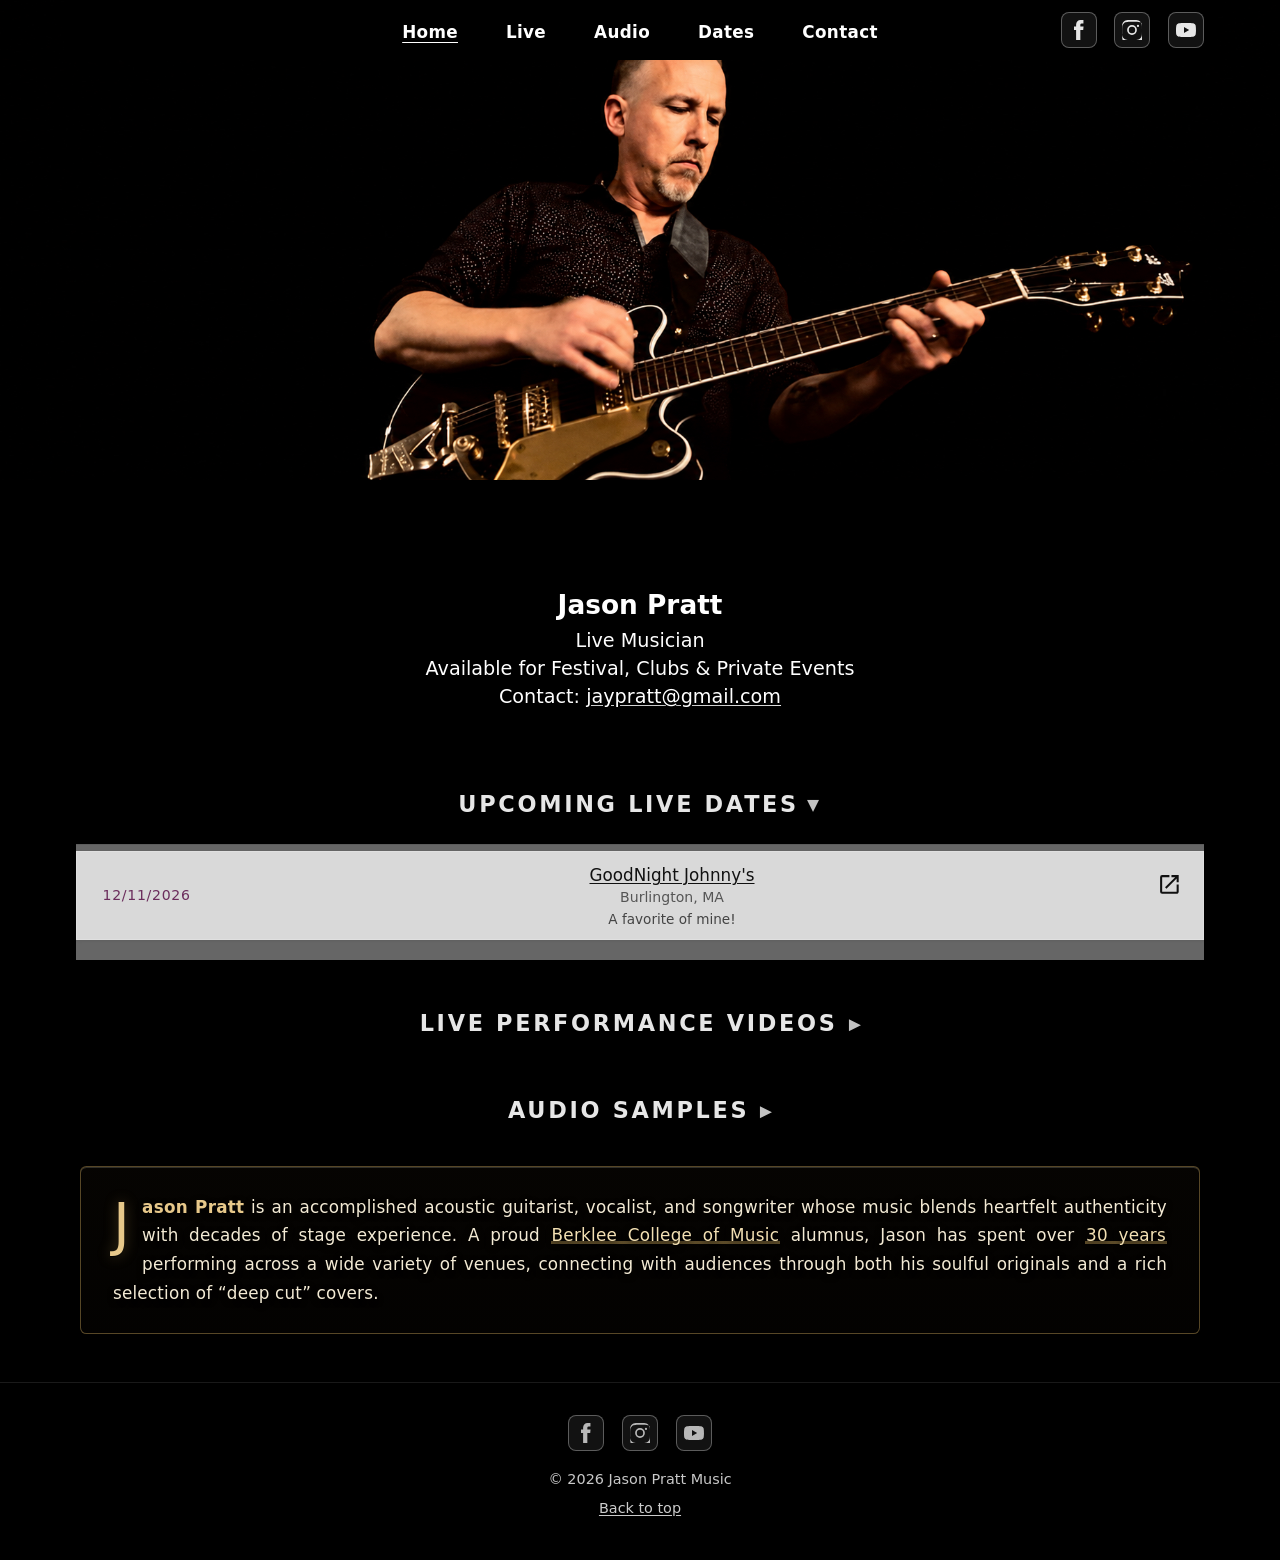
==== commit 2679c2c8: "fgrfgfg" ====
--- a/index.html
+++ b/index.html
@@ -12,7 +12,7 @@
 </head>
 
 <body>
-  <a class="sr-only" href="#home">Skip to main content</a>
+  <a class="sr-only" href="#main-content">Skip to main content</a>
 
   <header class="page-header" id="home">
     <div class="site-wrap site-wrap--header">
@@ -66,14 +66,14 @@
     </div>
   </header>
 
-  <main>
+  <main id="main-content" tabindex="-1">
     <section class="band-section band-section--on-photo" aria-labelledby="headline-1">
       <div class="site-wrap site-wrap--narrow">
-        <header class="band-intro">
+        <header class="band-intro" id="contact">
           <h2 class="band-intro__name" id="headline-1">Jason Pratt</h2>
           <p class="band-intro__role">Live Musician</p>
           <p class="band-intro__tagline">Available for Festival, Clubs &amp; Private Events</p>
-          <p class="band-intro__contact" id="contact">Contact: <a
+          <p class="band-intro__contact">Contact: <a
               href="mailto:jaypratt@gmail.com">jaypratt@gmail.com</a></p>
         </header>
       </div>
@@ -81,30 +81,30 @@
 
       <div class="site-wrap">
 
-        <section class="tour-dates" id="tour" aria-labelledby="tour-heading">
-          <h2 class="headline-caps headline-caps--collapsible" id="tour-heading">
+        <section class="tour-dates" aria-labelledby="tour">
+          <h2 class="headline-caps headline-caps--collapsible" id="tour">
             <button type="button" class="headline-caps__toggle" id="tour-toggle" aria-expanded="true"
               aria-controls="tour-panel">
               <span class="headline-caps__text">Upcoming live dates</span>
               <span class="headline-caps__icon" aria-hidden="true">▼</span>
             </button>
           </h2>
-          <div class="tour-dates__panel" id="tour-panel" role="region" aria-labelledby="tour-heading" aria-live="polite">
+          <div class="tour-dates__panel" id="tour-panel" role="region" aria-labelledby="tour" aria-live="polite">
             <div class="band-section band-section--light tour-dates__body">
               <ul class="show-list" id="show-list" aria-live="polite"></ul>
             </div>
           </div>
         </section>
 
-        <section class="live-videos" id="live" aria-labelledby="live-videos-heading">
-          <h2 class="headline-caps headline-caps--collapsible" id="live-videos-heading">
+        <section class="live-videos" aria-labelledby="live">
+          <h2 class="headline-caps headline-caps--collapsible" id="live">
             <button type="button" class="headline-caps__toggle" id="live-videos-toggle" aria-expanded="false"
               aria-controls="video-links">
               <span class="headline-caps__text">Live performance videos</span>
               <span class="headline-caps__icon" aria-hidden="true">▼</span>
             </button>
           </h2>
-          <div class="video-layout" id="video-links" role="region" aria-labelledby="live-videos-heading"
+          <div class="video-layout" id="video-links" role="region" aria-labelledby="live"
             aria-live="polite" hidden>
             <div class="expand-panel-row expand-panel-row--thumb-left">
               <div class="expand-panel-row__content">
@@ -115,8 +115,8 @@
           </div>
         </section>
 
-        <section class="audio-samples" id="audio-samples" aria-labelledby="audio-samples-heading">
-          <h2 class="headline-caps headline-caps--collapsible" id="audio-samples-heading">
+        <section class="audio-samples" aria-labelledby="audio-samples">
+          <h2 class="headline-caps headline-caps--collapsible" id="audio-samples">
             <button type="button" class="headline-caps__toggle" id="audio-samples-toggle" aria-expanded="false"
               aria-controls="audio-samples-panel">
               <span class="headline-caps__text">Audio samples</span>
@@ -124,7 +124,7 @@
             </button>
           </h2>
           <div class="audio-samples__panel" id="audio-samples-panel" role="region"
-            aria-labelledby="audio-samples-heading" aria-live="polite" hidden>
+            aria-labelledby="audio-samples" aria-live="polite" hidden>
             <p class="body-text audio-list__intro">
               <span class="audio-list__intro--click">Click a track to play</span>
               <span class="audio-list__intro--tap">Tap a track to play</span>
--- a/css/site.css
+++ b/css/site.css
@@ -153,7 +153,7 @@
   fill: currentColor;
 }
 
-/* --- Page header: fixed hero + spacer; JS slow-scrolls banner off via transform --- */
+/* --- Page header: fixed hero + spacer; JS parallax + fade on scroll --- */
 .page-header {
   position: relative;
   z-index: 0;
@@ -398,11 +398,8 @@
     display: none;
   }
 
-  .social-bar {
-    position: static;
-    transform: none;
-    justify-content: center;
-    padding: 0.25rem 0 0.5rem;
+  .site-wrap--header > .social-bar {
+    display: none;
   }
 
   .nav-toggle {
@@ -621,6 +618,14 @@
     padding-top: 0.35rem;
     padding-bottom: 1rem;
   }
+}
+
+#main-content {
+  scroll-margin-top: 0.5rem;
+}
+
+#home {
+  scroll-margin-top: 0.5rem;
 }
 
 #live {
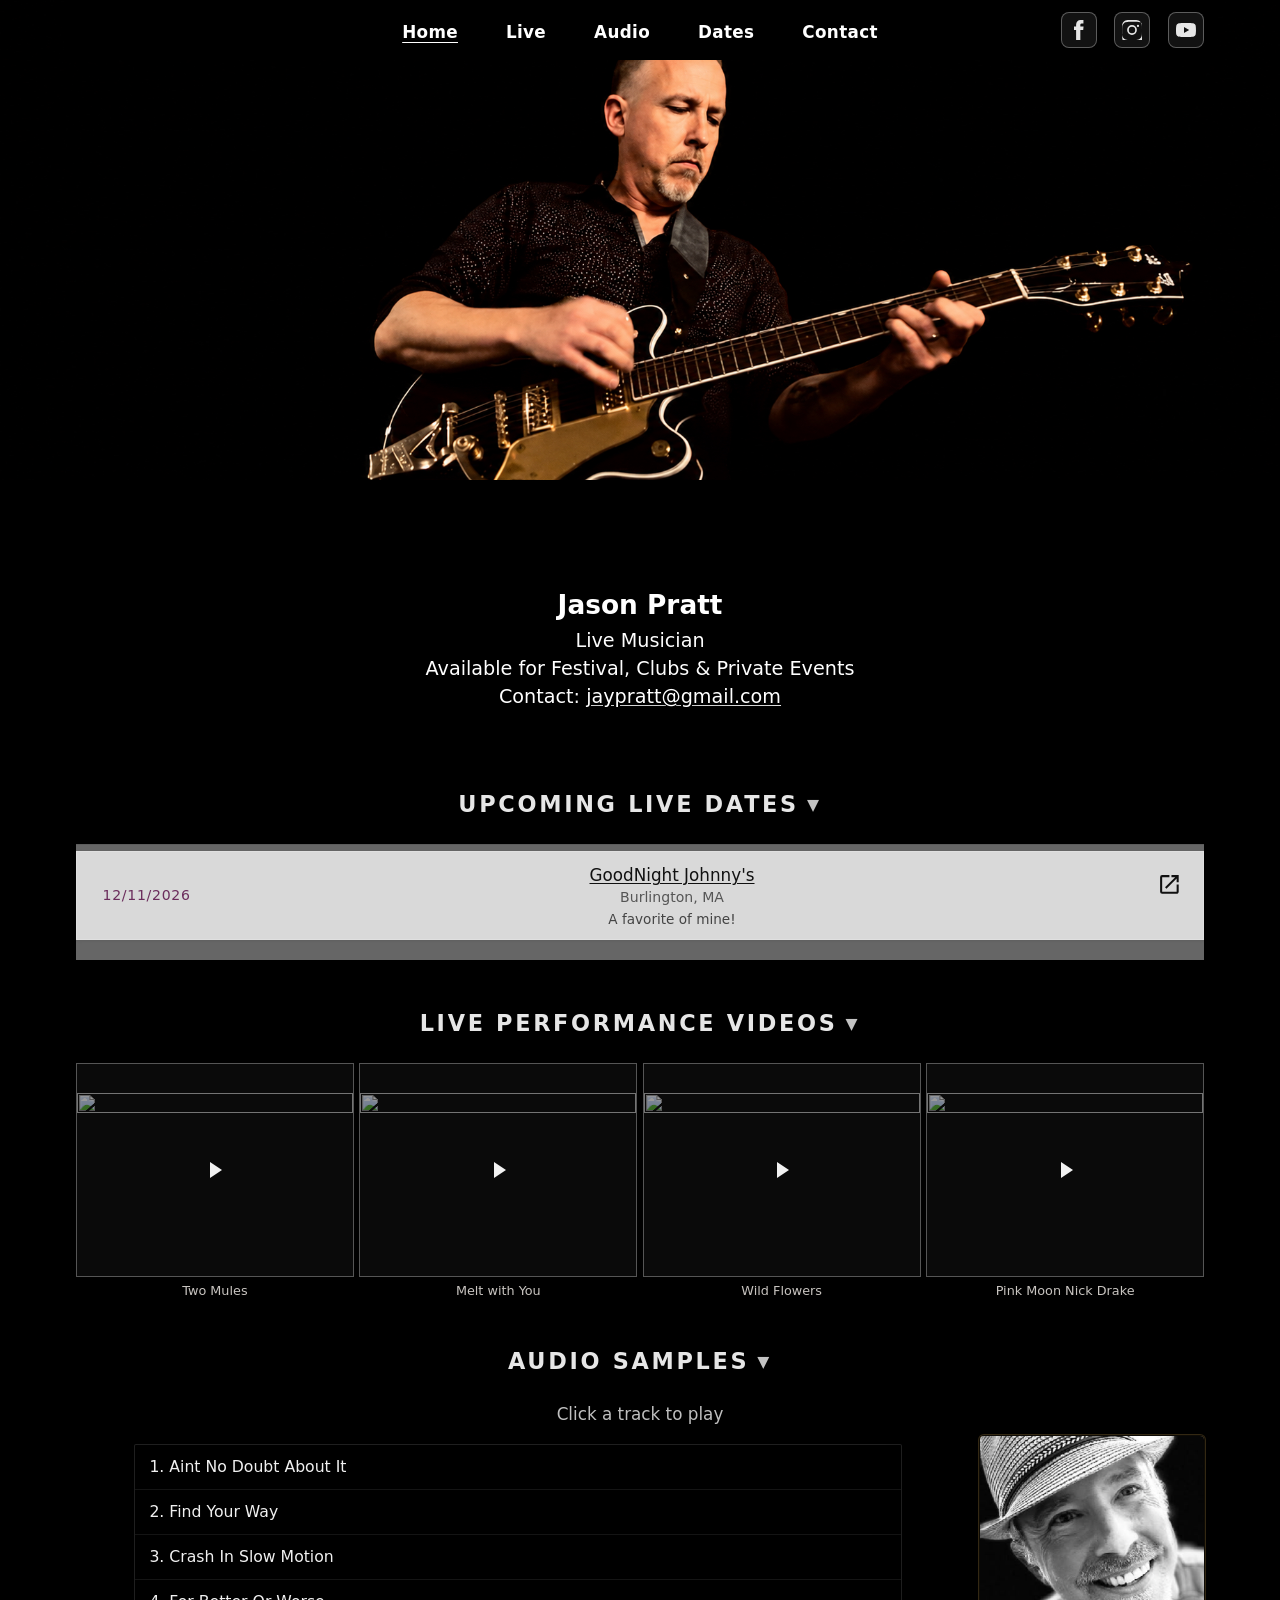
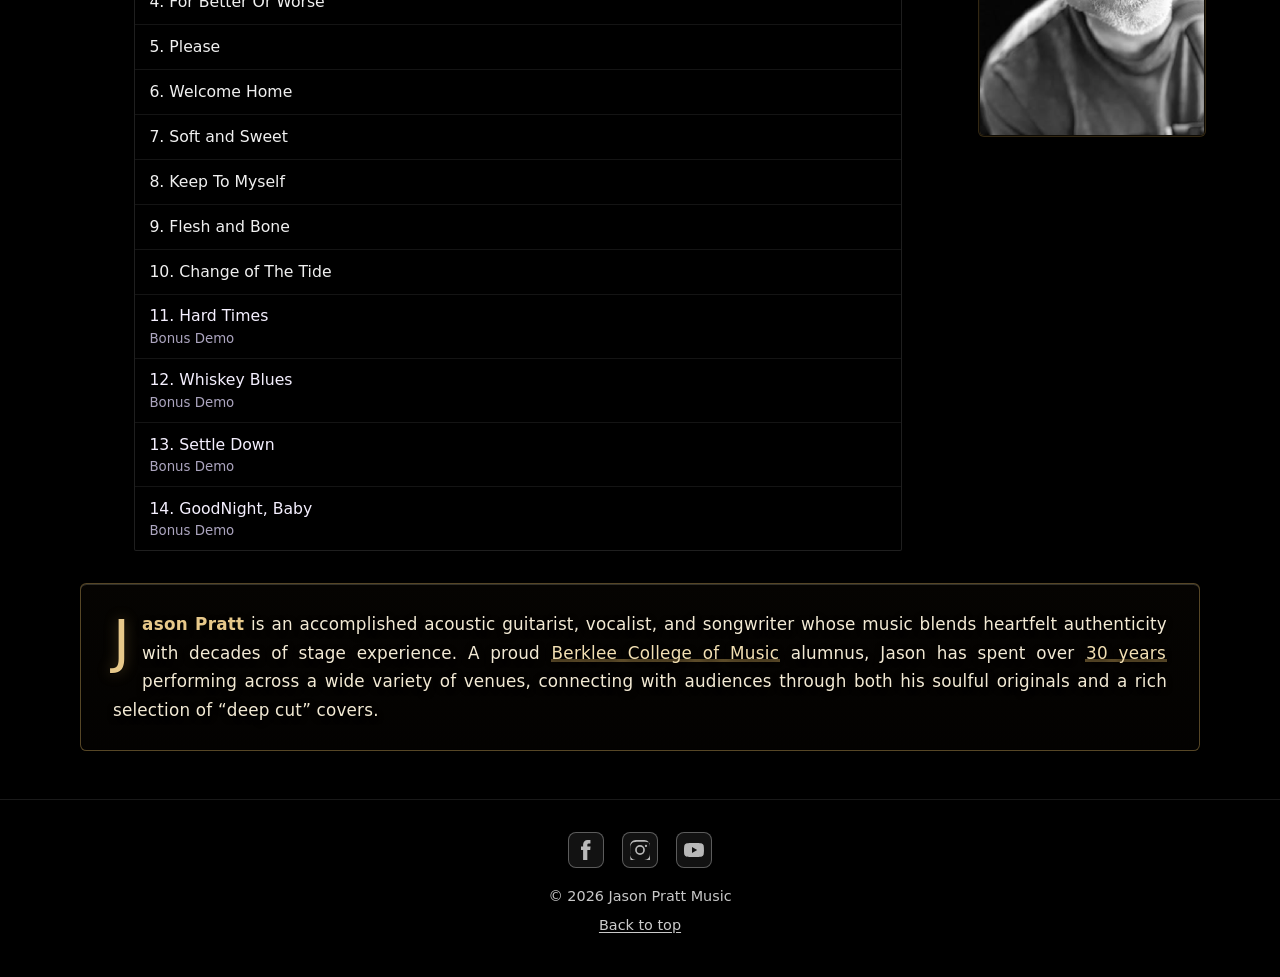
==== commit 7bb364ef: "xcxcv" ====
--- a/index.html
+++ b/index.html
@@ -98,14 +98,14 @@
 
         <section class="live-videos" aria-labelledby="live">
           <h2 class="headline-caps headline-caps--collapsible" id="live">
-            <button type="button" class="headline-caps__toggle" id="live-videos-toggle" aria-expanded="false"
+            <button type="button" class="headline-caps__toggle" id="live-videos-toggle" aria-expanded="true"
               aria-controls="video-links">
               <span class="headline-caps__text">Live performance videos</span>
               <span class="headline-caps__icon" aria-hidden="true">▼</span>
             </button>
           </h2>
           <div class="video-layout" id="video-links" role="region" aria-labelledby="live"
-            aria-live="polite" hidden>
+            aria-live="polite">
             <div class="expand-panel-row expand-panel-row--thumb-left">
               <div class="expand-panel-row__content">
                 <div class="video-focus" id="video-focus" hidden></div>
@@ -117,14 +117,14 @@
 
         <section class="audio-samples" aria-labelledby="audio-samples">
           <h2 class="headline-caps headline-caps--collapsible" id="audio-samples">
-            <button type="button" class="headline-caps__toggle" id="audio-samples-toggle" aria-expanded="false"
+            <button type="button" class="headline-caps__toggle" id="audio-samples-toggle" aria-expanded="true"
               aria-controls="audio-samples-panel">
               <span class="headline-caps__text">Audio samples</span>
               <span class="headline-caps__icon" aria-hidden="true">▼</span>
             </button>
           </h2>
           <div class="audio-samples__panel" id="audio-samples-panel" role="region"
-            aria-labelledby="audio-samples" aria-live="polite" hidden>
+            aria-labelledby="audio-samples" aria-live="polite">
             <p class="body-text audio-list__intro">
               <span class="audio-list__intro--click">Click a track to play</span>
               <span class="audio-list__intro--tap">Tap a track to play</span>
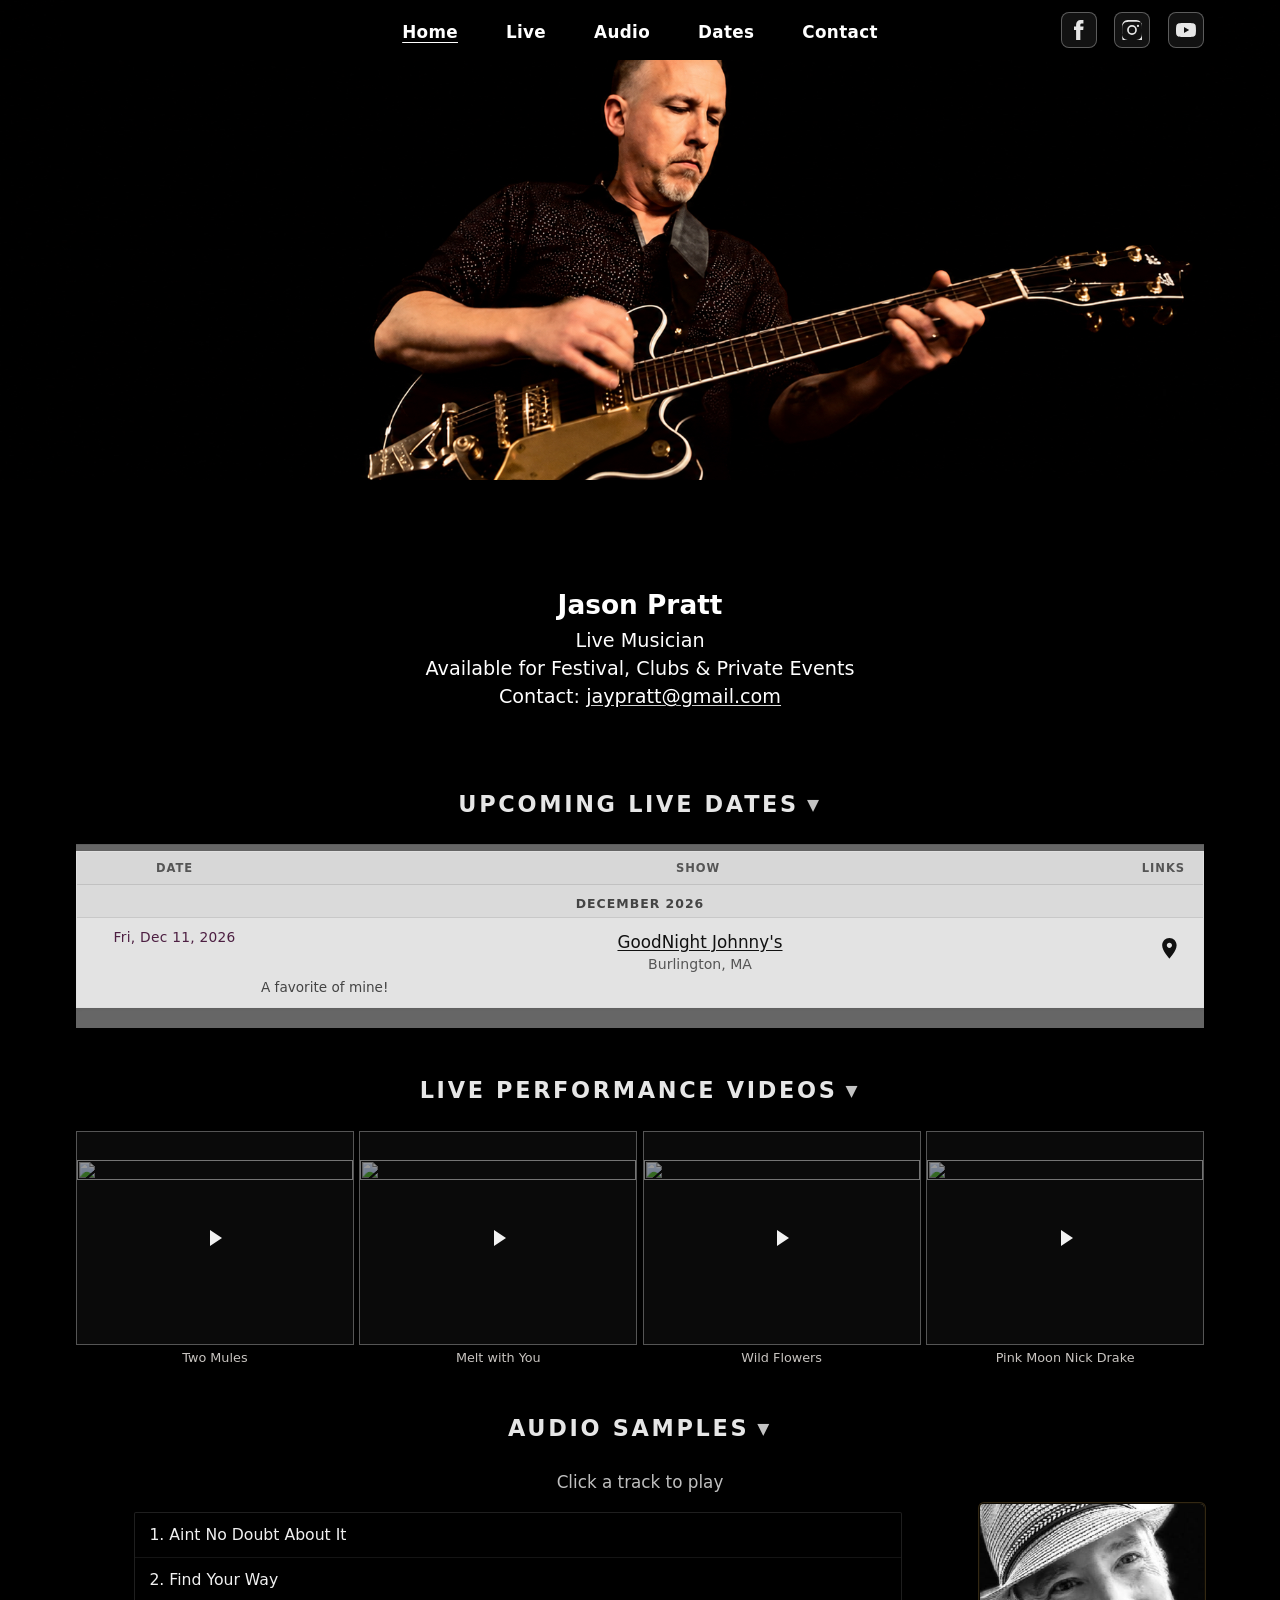
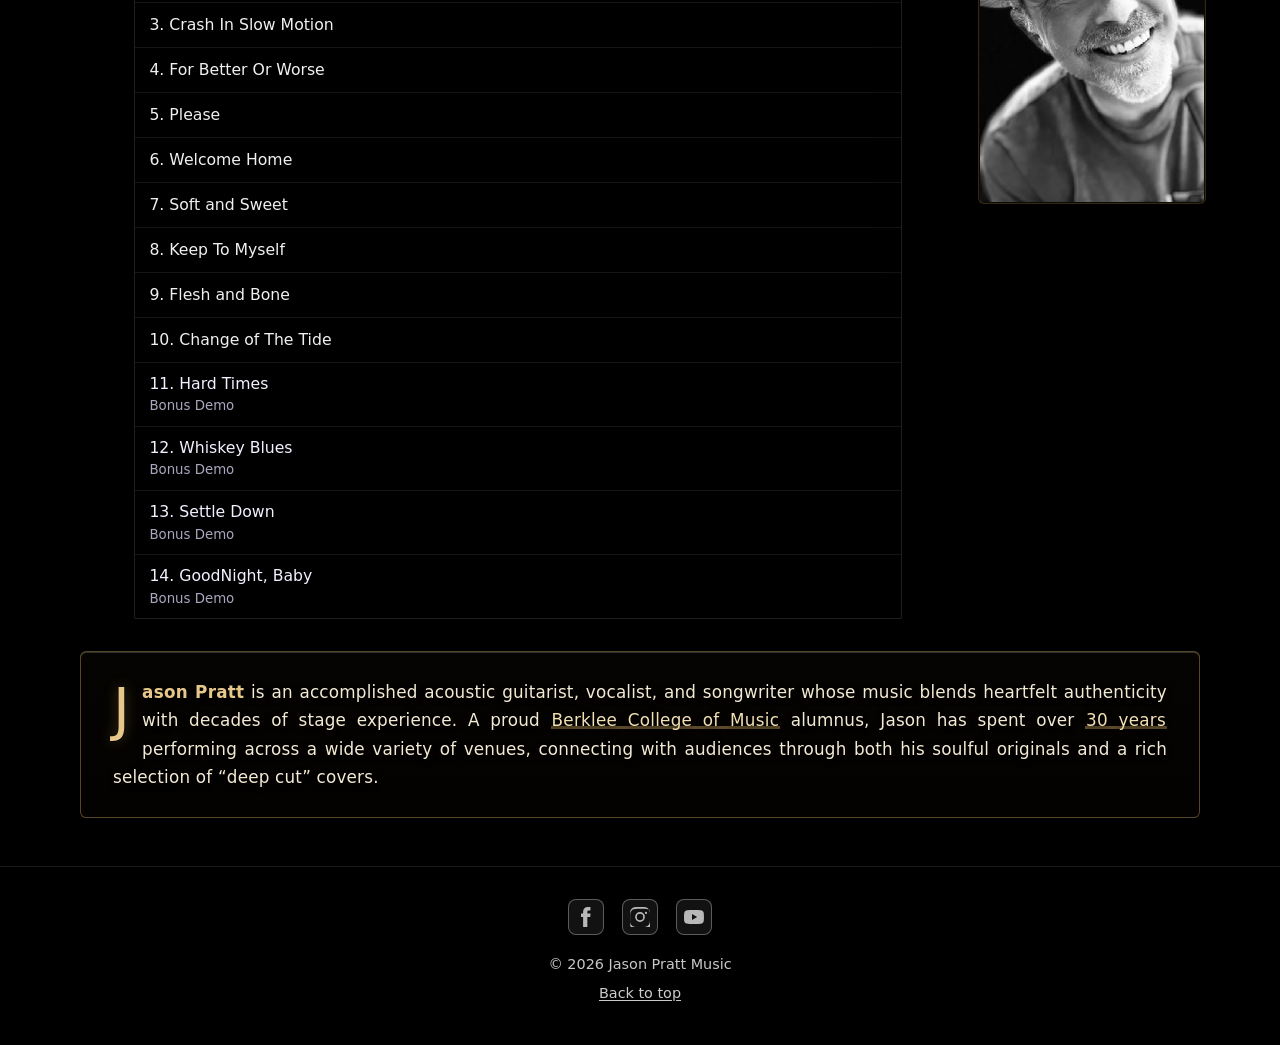
==== commit cb998d1c: "asdfasdf" ====
--- a/index.html
+++ b/index.html
@@ -143,15 +143,12 @@
         </section>
 
         <div class="page-hero__copy-wrap">
-          <input class="page-hero__copy-toggle" type="checkbox" id="hero-copy-toggle" aria-label="Expand artist bio" />
-          <p class="page-hero__copy page-hero__copy--collapsible"><span class="page-hero__copy-name">Jason
+          <p class="page-hero__copy"><span class="page-hero__copy-name">Jason
               Pratt</span> is an accomplished acoustic guitarist, vocalist, and songwriter whose music blends heartfelt
             authenticity with decades of stage experience. A proud <span class="page-hero__copy-mark">Berklee College of
               Music</span> alumnus, Jason has spent over <span class="page-hero__copy-mark">30 years</span> performing
             across a wide variety of venues, connecting with audiences through both his soulful originals and a rich
             selection of “deep cut” covers.</p>
-          <label class="page-hero__copy-more" for="hero-copy-toggle">more...</label>
-          <label class="page-hero__copy-less" for="hero-copy-toggle">less</label>
         </div>
 
       </div>
--- a/css/site.css
+++ b/css/site.css
@@ -297,20 +297,6 @@
   font-size: 1.05em;
   letter-spacing: 0.04em;
   white-space: normal;
-}
-
-.page-hero__copy-toggle {
-  position: absolute;
-  opacity: 0;
-  pointer-events: none;
-}
-
-.page-hero__copy-more {
-  display: none;
-}
-
-.page-hero__copy-less {
-  display: none;
 }
 
 @media (prefers-reduced-motion: reduce) {
@@ -1671,7 +1657,7 @@
 
 /* --- Show list (light section) --- */
 .band-section--light .show-list {
-  background: rgba(255, 255, 255, 0.75);
+  background: rgba(255, 255, 255, 0.82);
   box-shadow: 0 1px 3px rgba(0, 0, 0, 0.08);
 }
 
@@ -1680,6 +1666,25 @@
   margin: 1rem 0 0;
   padding: 0;
   border: 1px solid #e0e0e0;
+}
+
+.show-list__header {
+  display: none;
+}
+
+.show-list__month {
+  padding: 0.55rem 0.85rem 0.2rem;
+  font-size: 0.78rem;
+  font-weight: 600;
+  letter-spacing: 0.08em;
+  text-transform: uppercase;
+  color: #444;
+  background: rgba(0, 0, 0, 0.04);
+  border-top: 1px solid rgba(0, 0, 0, 0.12);
+}
+
+.show-list__header + .show-list__month {
+  border-top: none;
 }
 
 .show-list__row {
@@ -1690,24 +1695,52 @@
   align-items: center;
 }
 
-.show-list__row + .show-list__row {
+.show-list__row + .show-list__row,
+.show-list__month + .show-list__row {
   border-top: 1px solid rgba(0, 0, 0, 0.12);
 }
 
 @media (min-width: 600px) {
+  .show-list__header {
+    display: grid;
+    grid-template-columns: 10.5rem 1fr 3.25rem;
+    gap: 0.65rem;
+    padding: 0.45rem 0.85rem;
+    align-items: center;
+    font-size: 0.72rem;
+    font-weight: 600;
+    letter-spacing: 0.08em;
+    text-transform: uppercase;
+    color: #555;
+    background: rgba(0, 0, 0, 0.05);
+    border-bottom: 1px solid rgba(0, 0, 0, 0.1);
+  }
+
+  .show-list__header-date {
+    grid-column: 1;
+  }
+
+  .show-list__header-details {
+    grid-column: 2;
+  }
+
+  .show-list__header-links {
+    grid-column: 3;
+    text-align: center;
+  }
+
   .show-list__row {
-    grid-template-columns: 7rem 1fr;
-    align-items: center;
+    grid-template-columns: 10.5rem 1fr;
+    align-items: start;
   }
 }
 
 .show-list__date {
   font-family: var(--font-body);
-  font-size: 0.88rem;
-  text-transform: uppercase;
-  letter-spacing: 0.05em;
-  color: #6b2d5c;
-  line-height: 1.2;
+  font-size: 0.86rem;
+  letter-spacing: 0.02em;
+  color: #4d1f42;
+  line-height: 1.3;
 }
 
 .show-list__venue {
@@ -1734,11 +1767,20 @@
   line-height: 1.25;
 }
 
+.show-list__status {
+  display: block;
+  margin-top: 0.1rem;
+  font-size: 0.82rem;
+  font-style: italic;
+  color: #666;
+  line-height: 1.25;
+}
+
 .show-list__details {
   display: grid;
   grid-template-columns: 1fr auto;
   gap: 0.1rem 0.65rem;
-  align-items: center;
+  align-items: start;
   min-width: 0;
 }
 
@@ -1752,20 +1794,23 @@
 }
 
 .show-list__actions {
+  display: flex;
+  gap: 0.1rem;
   grid-column: 2;
   grid-row: 1;
   flex-shrink: 0;
   margin: 0;
+  align-self: start;
 }
 
 .show-list__comments {
-  grid-column: 1;
-  margin: 0.15rem 0 0;
+  grid-column: 1 / -1;
+  margin: 0.2rem 0 0;
   font-size: 0.85rem;
   line-height: 1.35;
   color: #444;
   font-weight: 400;
-  text-align: center;
+  text-align: left;
 }
 
 .show-list__action {
@@ -1960,54 +2005,6 @@
     letter-spacing: 0.03em;
   }
 
-  /* Collapsed preview ~4 lines, with a gentle fade so users sense there's more. */
-  .page-hero__copy--collapsible {
-    display: block;
-    max-height: calc(1.55em * 4);
-    overflow: hidden;
-    -webkit-mask-image: linear-gradient(to bottom, #000 65%, rgba(0, 0, 0, 0.2) 100%);
-    mask-image: linear-gradient(to bottom, #000 65%, rgba(0, 0, 0, 0.2) 100%);
-  }
-
-  .page-hero__copy-toggle:checked+.page-hero__copy--collapsible {
-    display: block;
-    max-height: none;
-    overflow: visible;
-    -webkit-mask-image: none;
-    mask-image: none;
-  }
-
-  /* Pill-style "more / less" buttons, gilt-outlined to match the card. */
-  .page-hero__copy-more,
-  .page-hero__copy-less {
-    margin: 0.55rem auto 0.1rem;
-    padding: 0.32rem 0.95rem;
-    color: #f3ead4;
-    background: rgba(20, 14, 6, 0.7);
-    border: 1px solid rgba(201, 165, 90, 0.55);
-    border-radius: 999px;
-    font-family: var(--font-body);
-    font-size: 0.78rem;
-    font-weight: 600;
-    letter-spacing: 0.06em;
-    text-transform: uppercase;
-    text-decoration: none;
-    cursor: pointer;
-    -webkit-tap-highlight-color: rgba(255, 255, 255, 0.1);
-  }
-
-  .page-hero__copy-more {
-    display: inline-block;
-  }
-
-  .page-hero__copy-toggle:checked~.page-hero__copy-more {
-    display: none;
-  }
-
-  .page-hero__copy-toggle:checked~.page-hero__copy-less {
-    display: inline-block;
-  }
-
   .page-hero__img {
     height: 115%;
     min-height: 100%;
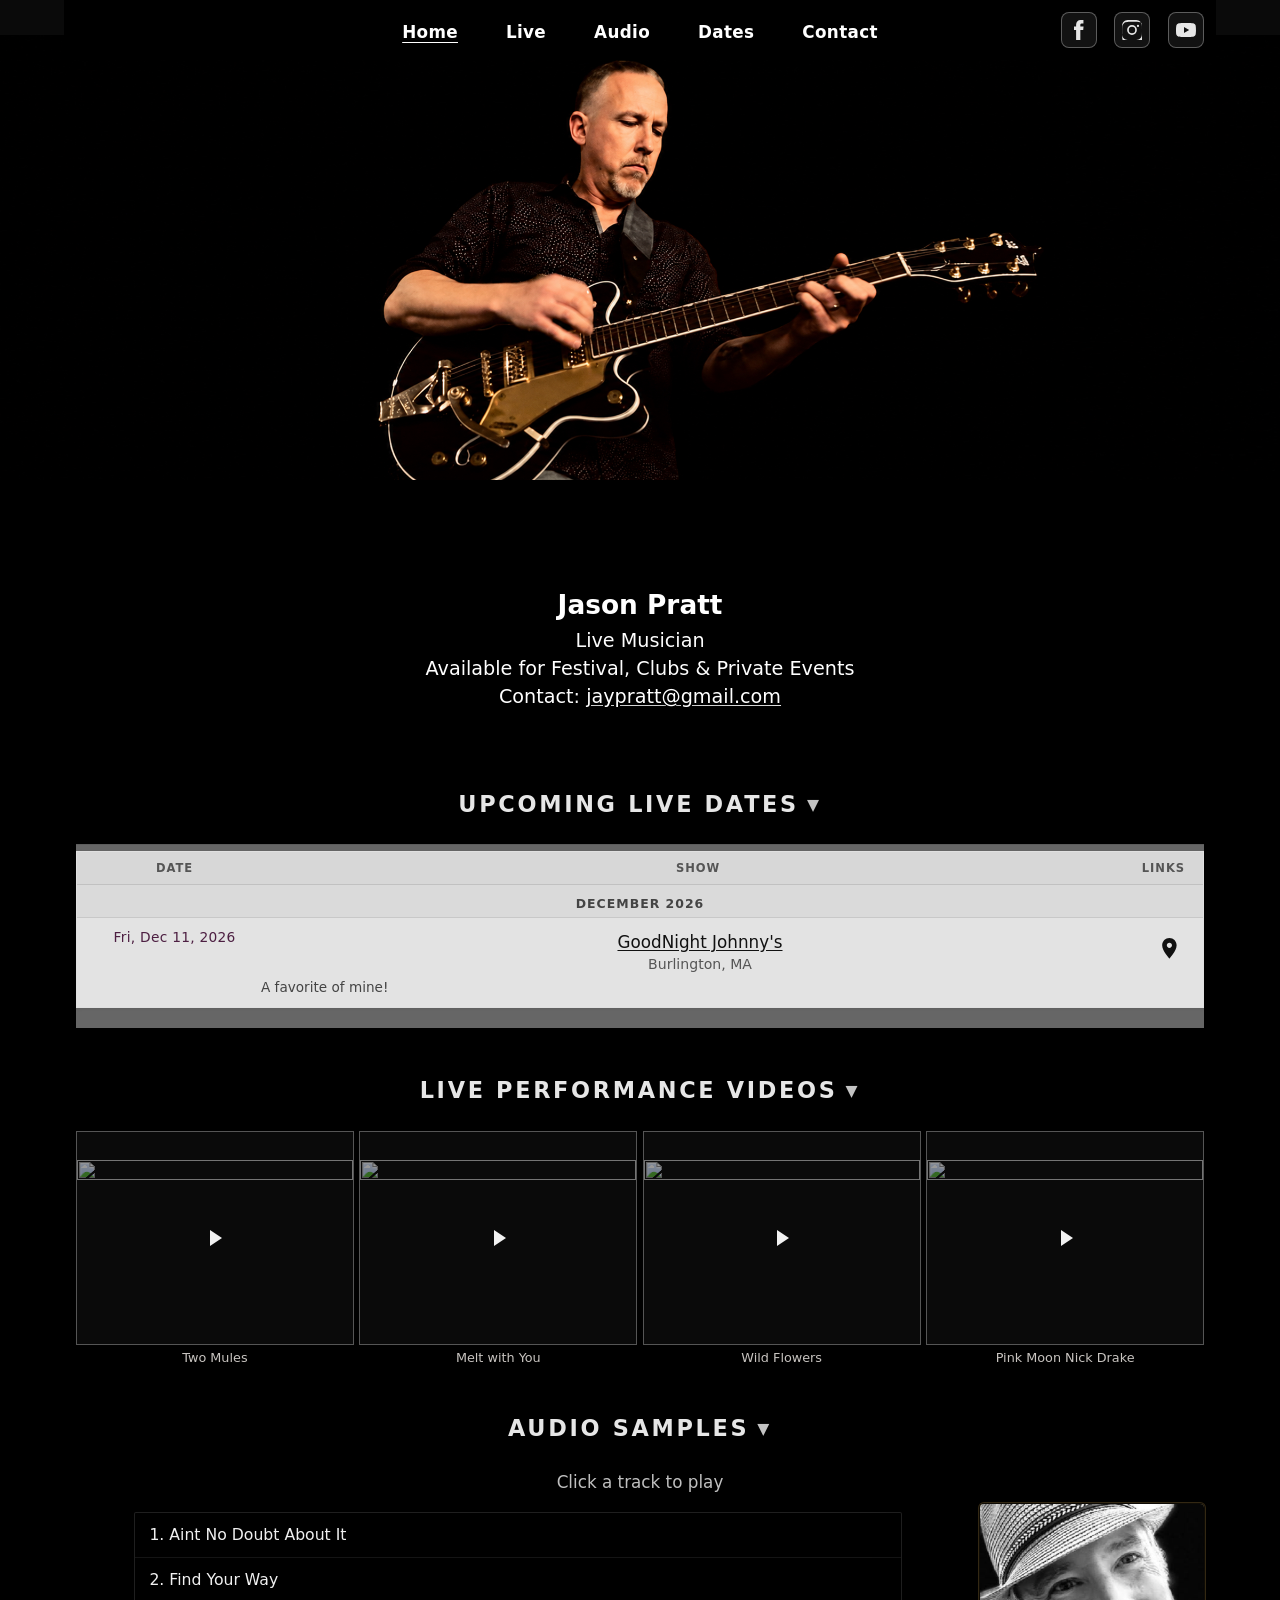
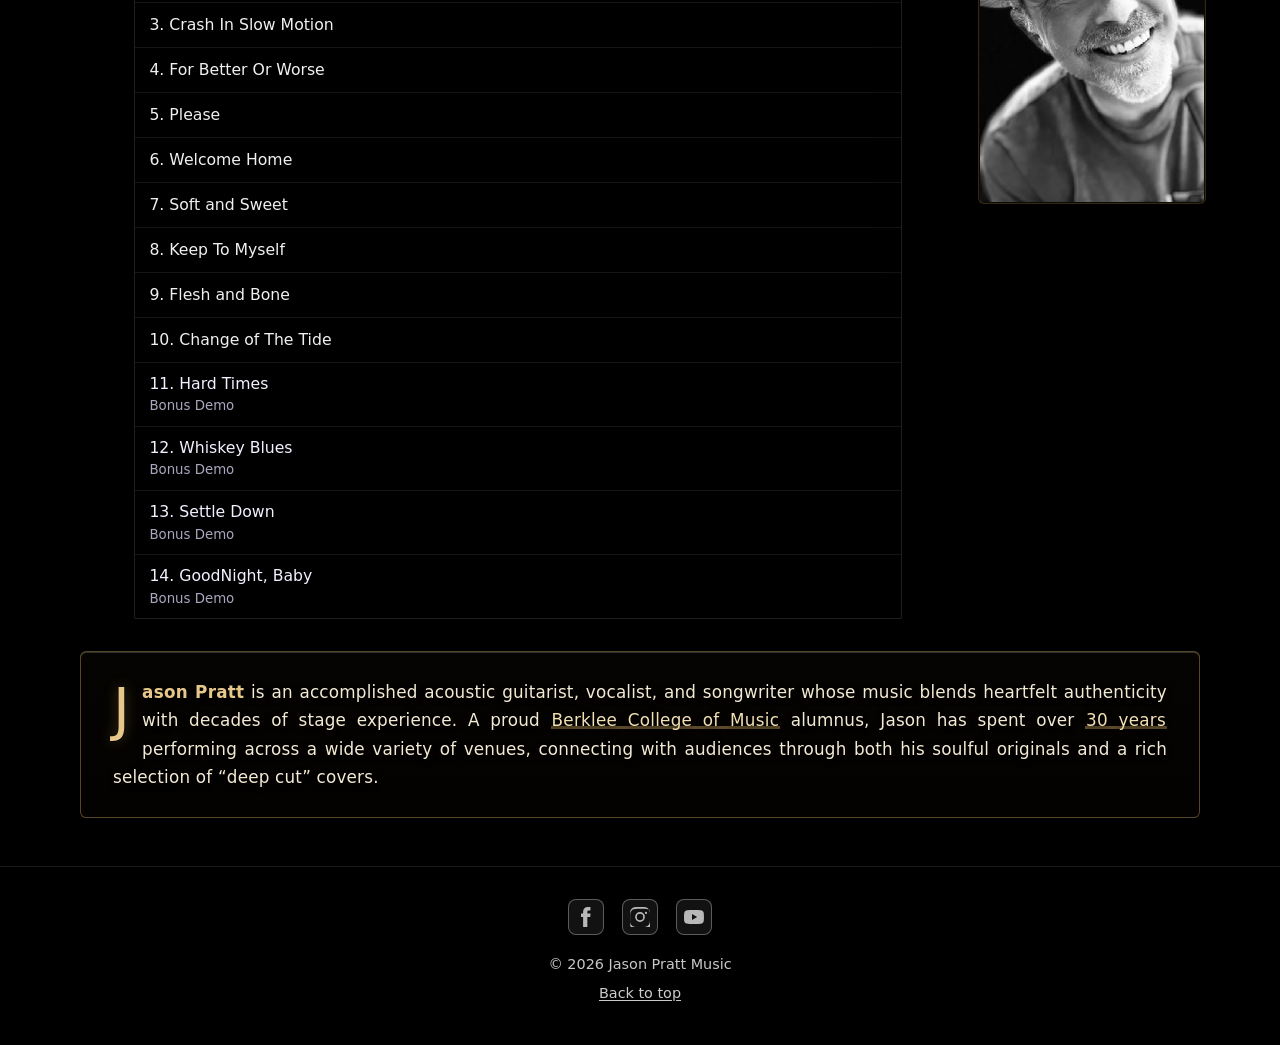
==== commit c76a4f00: "dfsdfgsdgfsdfgsgf" ====
--- a/index.html
+++ b/index.html
@@ -59,7 +59,7 @@
 
     <div class="page-hero">
       <picture>
-        <img class="page-hero__img" src="assets/top-banner.jpg" width="2400" height="900"
+        <img class="page-hero__img" src="assets/top-banner.png" width="2400" height="900"
           alt="Decorative header artwork: sunset palette and stage silhouettes (replace with your art)"
           fetchpriority="high" />
       </picture>
--- a/css/site.css
+++ b/css/site.css
@@ -203,12 +203,14 @@
 
 .page-hero__img {
   width: 100%;
-  height: 115%;
+  height: 100%;
   min-height: 100%;
   max-width: 100%;
   display: block;
   object-fit: cover;
   object-position: center top;
+  /* Nudge down on load so the top edge of the asset stays in view under cover crop. */
+  transform: translateY(35px);
 }
 
 /* Below hero at load; scrolls over the banner while it lags upward (transparent intro). */
@@ -314,6 +316,8 @@
 
   .page-hero__img {
     height: 100%;
+    object-position: center top;
+    transform: translateY(35px);
   }
 }
 
@@ -2006,10 +2010,11 @@
   }
 
   .page-hero__img {
-    height: 115%;
+    height: 100%;
     min-height: 100%;
-    object-fit: cover;
+    object-fit: contain;
     object-position: center top;
+    transform: translateY(35px);
   }
 
   .social-bar {
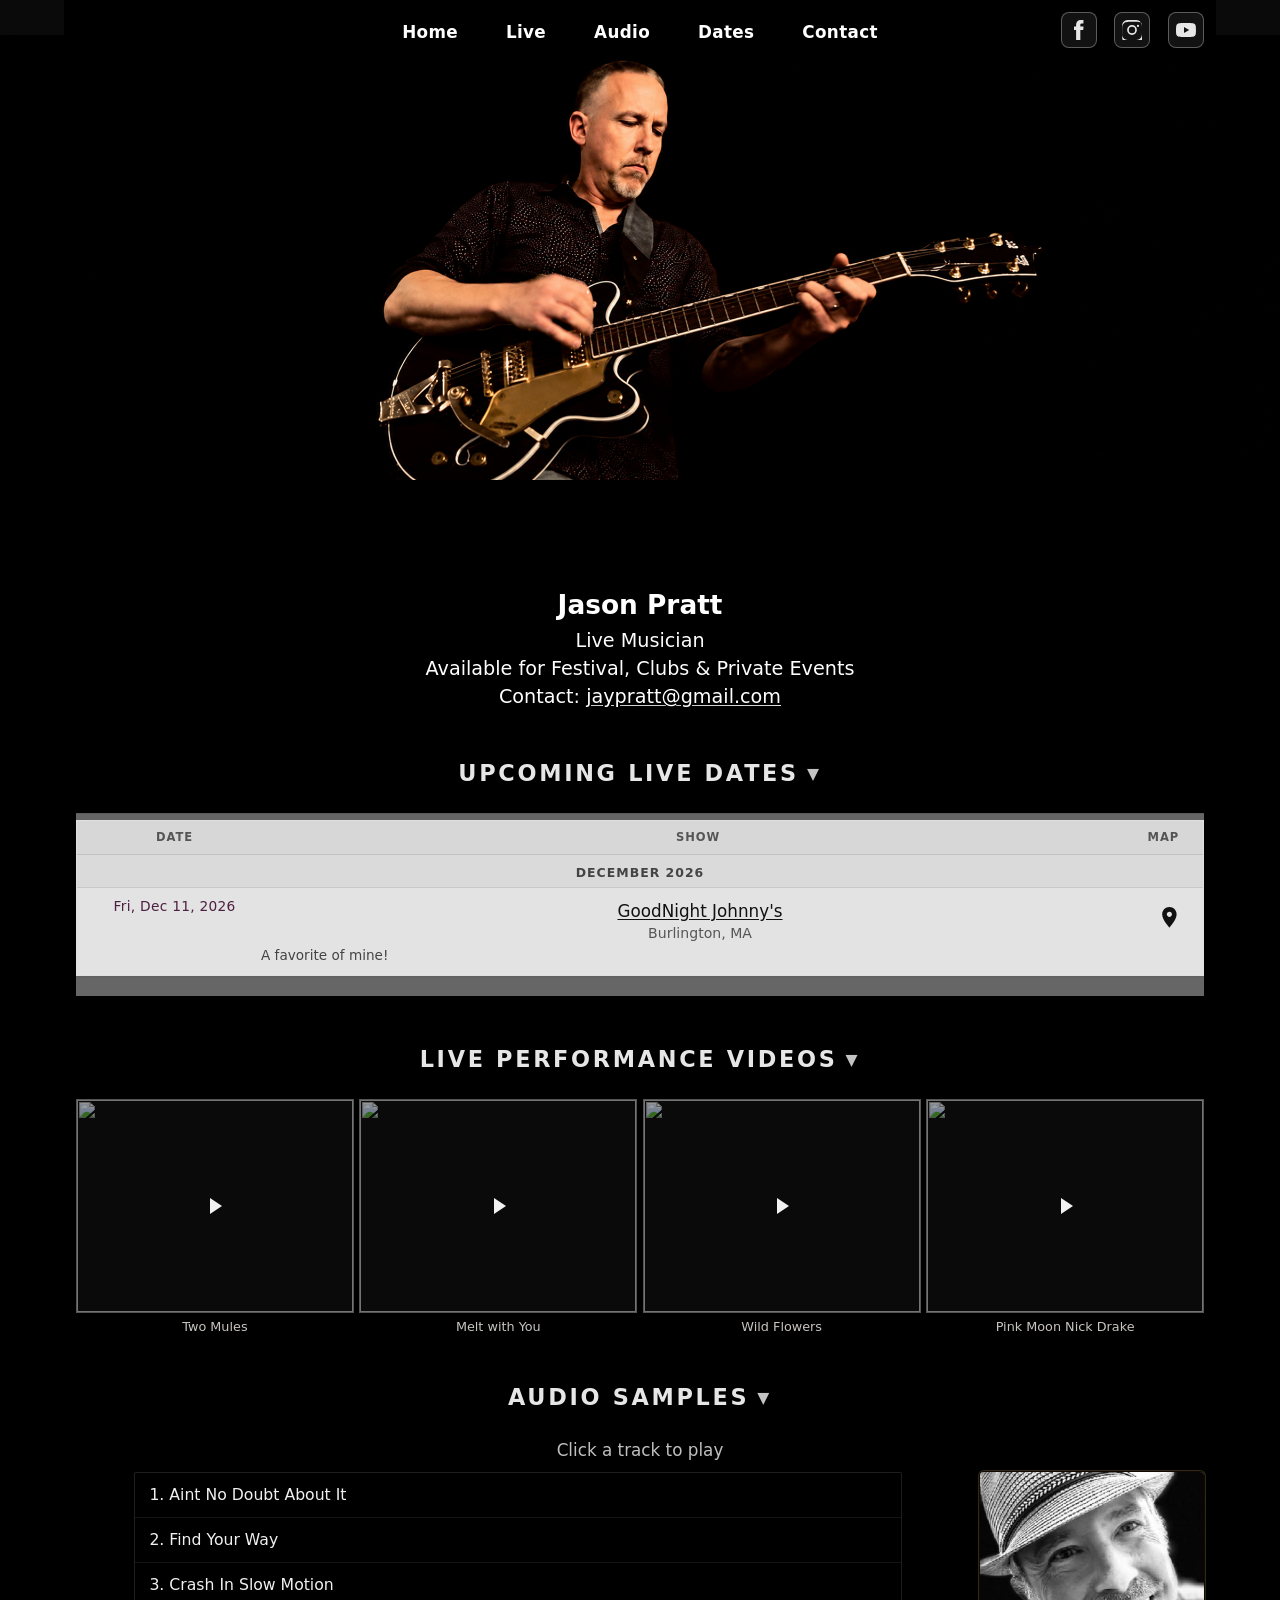
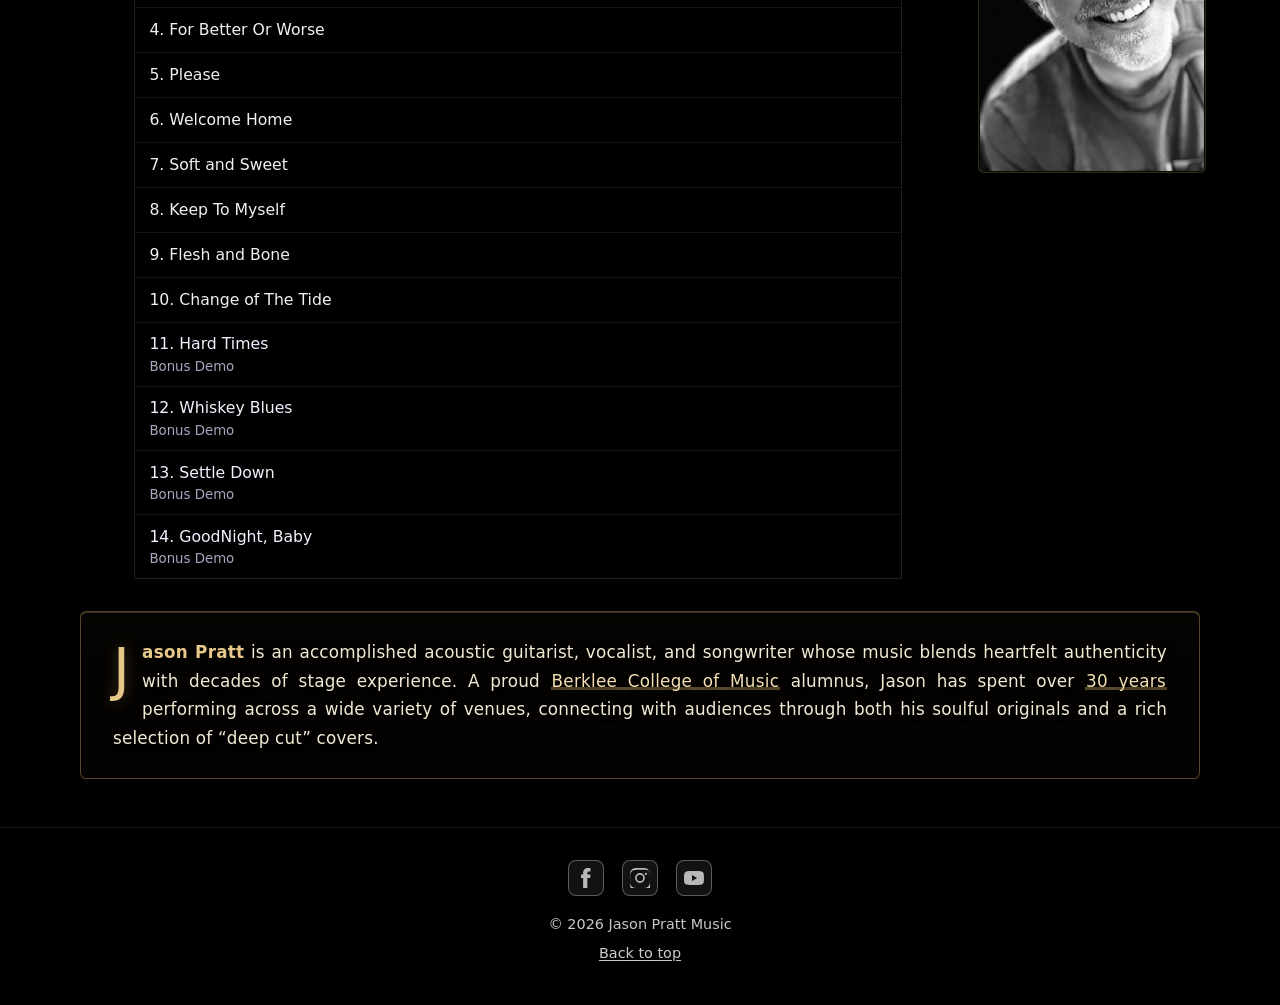
==== commit 834a468b: "sdfgsgf" ====
--- a/index.html
+++ b/index.html
@@ -5,9 +5,30 @@
   <meta charset="utf-8" />
   <meta name="viewport" content="width=device-width, initial-scale=1, viewport-fit=cover" />
   <meta name="theme-color" content="#000000" />
-  <meta name="description" content="Jason Pratt — live shows, music, and booking." />
-  <title>Jason Pratt Music — Official Site</title>
+  <meta name="description"
+    content="Jason Pratt — acoustic guitarist and live musician in the Boston &amp; Chelmsford, MA area. See upcoming shows, hear samples, and book for clubs, festivals, and private events." />
+  <meta name="keywords"
+    content="Jason Pratt, Boston musician, Chelmsford live music, Massachusetts acoustic guitarist, Lexington Burlington Reading live music, local musician Boston area, Berklee guitarist, book live music MA" />
+  <meta name="robots" content="index, follow" />
+  <meta name="geo.region" content="US-MA" />
+  <meta name="geo.placename" content="Chelmsford, Boston, Lexington, Burlington, Massachusetts" />
+  <title>Jason Pratt | Live Musician — Boston &amp; Chelmsford, MA Area</title>
+  <link rel="canonical" href="https://jasonprattmusic.com/" />
+  <meta property="og:type" content="website" />
+  <meta property="og:site_name" content="Jason Pratt Music" />
+  <meta property="og:url" content="https://jasonprattmusic.com/" />
+  <meta property="og:title" content="Jason Pratt | Live Musician — Boston &amp; Chelmsford, MA" />
+  <meta property="og:description"
+    content="Acoustic live music in the greater Boston and Chelmsford area. Upcoming Massachusetts dates, audio samples, and booking." />
+  <meta property="og:image" content="https://jasonprattmusic.com/assets/top-banner.png" />
+  <meta property="og:locale" content="en_US" />
+  <meta name="twitter:card" content="summary_large_image" />
+  <meta name="twitter:title" content="Jason Pratt | Live Musician — Boston &amp; Chelmsford, MA" />
+  <meta name="twitter:description"
+    content="Acoustic live music in the greater Boston and Chelmsford area. Shows, samples, and booking." />
+  <meta name="twitter:image" content="https://jasonprattmusic.com/assets/top-banner.png" />
   <link rel="icon" type="image/svg+xml" href="favicon.svg" />
+  <link rel="preload" href="assets/top-banner.png" as="image" type="image/png" />
   <link rel="stylesheet" href="css/site.css" />
 </head>
 
@@ -47,7 +68,7 @@
         </button>
         <nav class="main-nav" id="site-nav" aria-label="Main">
           <ul>
-            <li><a class="main-nav__link" href="#home" aria-current="true">Home</a></li>
+            <li><a class="main-nav__link" href="#home" aria-current="page">Home</a></li>
             <li><a class="main-nav__link" href="#live">Live</a></li>
             <li><a class="main-nav__link" href="#audio-samples">Audio</a></li>
             <li><a class="main-nav__link" href="#tour" title="Upcoming live dates">Dates</a></li>
@@ -60,26 +81,24 @@
     <div class="page-hero">
       <picture>
         <img class="page-hero__img" src="assets/top-banner.png" width="2400" height="900"
-          alt="Decorative header artwork: sunset palette and stage silhouettes (replace with your art)"
-          fetchpriority="high" />
+          alt="Jason Pratt Music header artwork" decoding="async" fetchpriority="high" />
       </picture>
     </div>
   </header>
 
   <main id="main-content" tabindex="-1">
-    <section class="band-section band-section--on-photo" aria-labelledby="headline-1">
+    <section class="band-section band-section--on-photo" aria-labelledby="artist-name">
       <div class="site-wrap site-wrap--narrow">
         <header class="band-intro" id="contact">
-          <h2 class="band-intro__name" id="headline-1">Jason Pratt</h2>
+          <h1 class="band-intro__name" id="artist-name">Jason Pratt</h1>
           <p class="band-intro__role">Live Musician</p>
           <p class="band-intro__tagline">Available for Festival, Clubs &amp; Private Events</p>
           <p class="band-intro__contact">Contact: <a
               href="mailto:jaypratt@gmail.com">jaypratt@gmail.com</a></p>
         </header>
       </div>
-      <br>
-
-      <div class="site-wrap">
+
+      <div class="site-wrap band-section__content">
 
         <section class="tour-dates" aria-labelledby="tour">
           <h2 class="headline-caps headline-caps--collapsible" id="tour">
@@ -185,10 +204,52 @@
     </p>
   </footer>
 
+  <script type="application/ld+json">
+    {
+      "@context": "https://schema.org",
+      "@graph": [
+        {
+          "@type": "WebSite",
+          "@id": "https://jasonprattmusic.com/#website",
+          "url": "https://jasonprattmusic.com/",
+          "name": "Jason Pratt Music",
+          "description": "Official site for Jason Pratt — live acoustic music in the Boston and Chelmsford, Massachusetts area.",
+          "inLanguage": "en-US",
+          "about": { "@id": "https://jasonprattmusic.com/#musician" }
+        },
+        {
+          "@type": "MusicGroup",
+          "@id": "https://jasonprattmusic.com/#musician",
+          "name": "Jason Pratt",
+          "url": "https://jasonprattmusic.com/",
+          "email": "jaypratt@gmail.com",
+          "description": "Acoustic guitarist, vocalist, and songwriter performing live music in the greater Boston and Chelmsford, MA area. Available for clubs, festivals, breweries, and private events.",
+          "genre": ["Acoustic", "Folk", "Singer-Songwriter", "Live Music"],
+          "knowsAbout": [
+            "Live acoustic music",
+            "Boston area musicians",
+            "Chelmsford Massachusetts live music",
+            "Private event entertainment",
+            "Club and festival performances"
+          ],
+          "areaServed": [
+            { "@type": "City", "name": "Chelmsford", "containedInPlace": { "@type": "State", "name": "Massachusetts", "addressCountry": "US" } },
+            { "@type": "City", "name": "Boston", "containedInPlace": { "@type": "State", "name": "Massachusetts", "addressCountry": "US" } },
+            { "@type": "City", "name": "Lexington", "containedInPlace": { "@type": "State", "name": "Massachusetts", "addressCountry": "US" } },
+            { "@type": "City", "name": "Burlington", "containedInPlace": { "@type": "State", "name": "Massachusetts", "addressCountry": "US" } },
+            { "@type": "City", "name": "Reading", "containedInPlace": { "@type": "State", "name": "Massachusetts", "addressCountry": "US" } },
+            { "@type": "AdministrativeArea", "name": "Greater Boston" }
+          ],
+          "sameAs": [
+            "https://www.facebook.com/jasonprattmusic/",
+            "https://www.instagram.com/jaypratt1/",
+            "https://www.youtube.com/@jaypratt1"
+          ]
+        }
+      ]
+    }
+  </script>
   <script src="js/main.js" defer></script>
-  <script>
-    document.getElementById("year").textContent = new Date().getFullYear();
-  </script>
 </body>
 
 </html>
--- a/css/site.css
+++ b/css/site.css
@@ -25,10 +25,17 @@
 }
 
 html {
+  color-scheme: dark;
   scroll-behavior: smooth;
   scroll-padding-top: 0.5rem;
   -webkit-text-size-adjust: 100%;
   text-size-adjust: 100%;
+}
+
+@media (prefers-reduced-motion: reduce) {
+  html {
+    scroll-behavior: auto;
+  }
 }
 
 body {
@@ -54,7 +61,7 @@
   opacity: 0.9;
 }
 
-img:not(.musical-divider__img),
+img,
 video {
   max-width: 100%;
   height: auto;
@@ -91,10 +98,6 @@
 
 .site-wrap--narrow {
   max-width: 900px;
-}
-
-.content-wrap {
-  min-height: 40vh;
 }
 
 /* --- Top social row --- */
@@ -292,15 +295,6 @@
   padding: 0 0.06em;
 }
 
-.page-hero__copy-tagline {
-  font-family: var(--font-body);
-  font-style: italic;
-  color: #f0d99c;
-  font-size: 1.05em;
-  letter-spacing: 0.04em;
-  white-space: normal;
-}
-
 @media (prefers-reduced-motion: reduce) {
   .page-header::after {
     display: none;
@@ -381,40 +375,44 @@
 @media (max-width: 700px) {
   .site-wrap--header {
     display: block;
-    min-height: 0;
-  }
-
-  .nav-bar {
-    display: none;
+    min-height: 2.75rem;
+    padding-top: 0.35rem;
+    padding-bottom: 0.35rem;
   }
 
   .site-wrap--header > .social-bar {
     display: none;
   }
 
+  .nav-bar {
+    display: flex;
+    justify-content: center;
+    width: 100%;
+  }
+
   .nav-toggle {
-    display: none;
-    top: 0.4rem;
-    right: max(0.25rem, env(safe-area-inset-right, 0px));
+    display: block;
+    position: relative;
+    top: auto;
+    right: auto;
     transform: none;
     z-index: 3;
   }
 
   .main-nav {
-    max-height: none;
-    overflow: visible;
+    display: none;
     width: 100%;
-    transition: none;
+    overflow: hidden;
   }
 
   .main-nav.is-open {
-    max-height: none;
+    display: block;
   }
 
   .main-nav ul {
     flex-direction: column;
-    align-items: center;
-    padding: 0.25rem 0 1rem;
+    align-items: stretch;
+    padding: 0.25rem 0 0.5rem;
     gap: 0;
   }
 
@@ -426,13 +424,6 @@
   }
 }
 
-/* Hide nav entirely on touch-first devices (phones/tablets), even in landscape. */
-@media (hover: none) and (pointer: coarse) {
-  .nav-bar {
-    display: none !important;
-  }
-}
-
 /* --- Band sections: on top of full-page background --- */
 .band-section {
   padding: 2.5rem 0 3rem;
@@ -444,6 +435,10 @@
   background: transparent;
 }
 
+.band-section__content {
+  margin-top: 0.5rem;
+}
+
 /* Contact block: no fill so top-banner stays visible behind while scrolling over it. */
 .band-section--on-photo > .site-wrap--narrow {
   background: transparent;
@@ -451,13 +446,6 @@
 
 .band-section--on-photo .band-intro {
   background: transparent;
-}
-
-.band-section--on-photo .kicker {
-  color: hsl(0, 0%, 90%);
-  margin: 0.75rem 0 0;
-  font-size: 1rem;
-  font-weight: 400;
 }
 
 .band-intro {
@@ -495,97 +483,6 @@
   text-decoration: underline;
 }
 
-.musical-divider-wrap {
-  box-sizing: border-box;
-  width: 100%;
-  margin: 0;
-  padding: 0;
-  line-height: 0;
-  /* Sit above the following .band-section--dark: both use position: relative; #live
-     can paint on top and its scrim can cover the bottom edge of the divider. */
-  position: relative;
-  z-index: 1;
-  isolation: isolate;
-  display: flex;
-  justify-content: center;
-  align-items: center;
-}
-
-.musical-divider {
-  width: 100%;
-  box-sizing: border-box;
-  margin: 0;
-  padding: 0;
-  line-height: 0;
-  overflow: visible;
-  display: flex;
-  justify-content: center;
-  align-items: center;
-  max-width: 100%;
-}
-
-/* Full bitmap includes lots of white padding; cover + position fills 80%×60px with the staff art */
-img.musical-divider__img {
-  box-sizing: border-box;
-  display: block;
-  margin: 0;
-  padding: 0;
-  width: 80%;
-  max-width: 100%;
-  height: 25px;
-  min-width: 0;
-  flex: 0 0 auto;
-  position: relative;
-  z-index: 0;
-  object-fit: cover;
-  object-position: center center;
-}
-
-/* No extra section padding below when the music divider is in this block */
-.band-section--on-photo:has(.musical-divider-wrap) {
-  padding-bottom: 0;
-}
-
-.band-section--on-photo .quote-block:has(+ .musical-divider-wrap) {
-  margin-bottom: 0;
-}
-
-/* #live follows the intro section (the divider is inside the intro, not a sibling) */
-.band-section--on-photo+#live.band-section--dark {
-  margin-top: 0;
-  padding-top: 0;
-  border-top: none;
-  position: relative;
-  z-index: 0;
-}
-
-.band-section--on-photo+#live>.site-wrap {
-  padding-top: 2.5rem;
-}
-
-.band-section--dark {
-  background: var(--section-dark);
-  color: var(--section-dark-text);
-  margin-top: 0;
-  padding: 2.5rem 0 3.5rem;
-  border-top: 1px solid rgba(255, 255, 255, 0.08);
-}
-
-.band-section--dark .headline-caps,
-.band-section--dark .headline-ornate,
-.band-section--dark .section-heading,
-.band-section--dark .quote-block p,
-.band-section--dark .kicker,
-.band-section--dark .subheading,
-.band-section--dark .body-text,
-.band-section--dark .contact-line,
-.band-section--dark .video-row--message,
-.band-section--dark .audio-list__btn,
-.band-section--dark .audio-list__track,
-.band-section--dark .audio-list__artist {
-  text-shadow: 0 1px 3px rgba(0, 0, 0, 0.55);
-}
-
 .band-section--light {
   background: rgba(255, 255, 255, 0.4);
   -webkit-backdrop-filter: blur(8px);
@@ -598,7 +495,6 @@
 @media (max-width: 480px) {
 
   .band-section,
-  .band-section--dark,
   .band-section--light {
     padding-top: 1.75rem;
     padding-bottom: 2.25rem;
@@ -635,120 +531,6 @@
 }
 
 /* --- Typography --- */
-.headline-ornate {
-  font-family: var(--font-body);
-  font-size: clamp(1.05rem, 4.2vw, 1.4rem);
-  font-weight: 600;
-  line-height: 1.3;
-  margin: 0.5rem 0 0.25rem;
-  color: #fff;
-  letter-spacing: 0.02em;
-  padding: 0 0.25rem;
-  overflow-wrap: break-word;
-  hyphens: auto;
-}
-
-.headline-ornate--rainbow {
-  font-family: var(--font-body);
-  font-weight: 700;
-  font-size: clamp(1.12rem, 4.35vw, 1.52rem);
-  letter-spacing: 0.04em;
-  color: transparent;
-  -webkit-text-fill-color: transparent;
-  -webkit-text-stroke: 0.55px rgba(0, 0, 0, 0.72);
-  background-image: linear-gradient(
-    92deg,
-    #ff1a5e 0%,
-    #ff8c00 14%,
-    #ffe600 28%,
-    #00ff6a 42%,
-    #00d4ff 57%,
-    #7c4dff 71%,
-    #ff2bd6 85%,
-    #ff1a5e 100%
-  );
-  background-size: 240% 100%;
-  background-clip: text;
-  -webkit-background-clip: text;
-  paint-order: stroke fill;
-  filter:
-    drop-shadow(0 0 1px rgba(0, 0, 0, 0.95))
-    drop-shadow(0 1px 0 rgba(0, 0, 0, 0.88))
-    drop-shadow(0 2px 8px rgba(0, 0, 0, 0.65));
-  animation: headline-ornate-rainbow 12s linear infinite;
-}
-
-@keyframes headline-ornate-rainbow {
-  0% {
-    background-position: 0% center;
-  }
-
-  100% {
-    background-position: 100% center;
-  }
-}
-
-@media (prefers-reduced-motion: reduce) {
-  .headline-ornate--rainbow {
-    animation: none;
-    background-size: 100% 100%;
-    background-image: linear-gradient(
-      105deg,
-      #ff1a5e,
-      #ff8c00,
-      #ffe600,
-      #00ff6a,
-      #00d4ff,
-      #7c4dff,
-      #ff2bd6
-    );
-  }
-}
-
-/* Hero headline row + alternating cover thumbnails in expandable panels */
-.headline-with-thumb {
-  display: flex;
-  flex-wrap: wrap;
-  align-items: center;
-  justify-content: center;
-  gap: 1rem 1.35rem;
-}
-
-.headline-with-thumb--thumb-right {
-  flex-direction: row;
-}
-
-.headline-with-thumb--thumb-right .headline-ornate {
-  flex: 1 1 280px;
-  min-width: 0;
-}
-
-.headline-with-thumb__fig {
-  margin: 0;
-  flex: 0 1 clamp(7.5rem, 26vw, 12rem);
-  max-width: 100%;
-  line-height: 0;
-}
-
-.headline-with-thumb__img {
-  width: 100%;
-  height: auto;
-  display: block;
-  border-radius: 3px;
-  box-shadow: 0 8px 24px rgba(0, 0, 0, 0.35);
-}
-
-@media (max-width: 520px) {
-  .headline-with-thumb--thumb-right {
-    flex-direction: column;
-  }
-
-  .headline-with-thumb--thumb-right .headline-ornate {
-    flex-basis: auto;
-    text-align: center;
-  }
-}
-
 .expand-panel-row {
   display: flex;
   flex-direction: column;
@@ -798,10 +580,7 @@
 }
 
 /* Portrait cover-art assets: gilt mat + beveled inner frame + pronounced drop shadow */
-img[src$="cover-art-1.png"],
-img[src$="cover-art-2.png"],
-img[src$="cover-art-3.png"],
-img[src$="cover-art-4.png"] {
+img[src$="cover-art-1.png"] {
   border-radius: 4px;
   box-shadow:
     inset 0 1px 0 rgba(255, 248, 220, 0.28),
@@ -814,9 +593,7 @@
     0 40px 90px rgba(0, 0, 0, 0.6);
 }
 
-.band-section--light img[src$="cover-art-1.png"],
-.band-section--light img[src$="cover-art-2.png"],
-.band-section--light img[src$="cover-art-3.png"] {
+.band-section--light img[src$="cover-art-1.png"] {
   box-shadow:
     inset 0 1px 0 rgba(255, 255, 255, 0.92),
     inset 0 0 0 1px rgba(100, 80, 48, 0.22),
@@ -828,13 +605,6 @@
     0 36px 80px rgba(0, 0, 0, 0.32);
 }
 
-.gallery--portrait .gallery__item:has(img[src*="cover-art-"]) {
-  border: none;
-  background: transparent;
-  overflow: visible;
-  padding: 0.35rem;
-}
-
 .expand-panel-row__content {
   flex: 1;
   min-width: 0;
@@ -844,16 +614,15 @@
   margin-top: 0;
 }
 
-/* Hide cover-art-1..4 on mobile (everything below tablet portrait) */
+.audio-samples .expand-panel-row__content > .audio-list {
+  margin-top: 0;
+}
+
+/* Hide cover art on mobile (everything below tablet portrait) */
 @media (max-width: 767px) {
 
   img[src$="cover-art-1.png"],
-  img[src$="cover-art-2.png"],
-  img[src$="cover-art-3.png"],
-  img[src$="cover-art-4.png"]:not(.contact-block__photo),
-  .headline-with-thumb__fig,
-  .expand-panel-row__thumb,
-  .cover-art .gallery__item {
+  .expand-panel-row__thumb {
     display: none !important;
   }
 }
@@ -891,10 +660,6 @@
 #tour-panel .show-list {
   width: 100%;
   margin-top: 0;
-}
-
-.kicker--center {
-  text-align: center;
 }
 
 .headline-caps {
@@ -959,49 +724,6 @@
   transform: rotate(-90deg);
 }
 
-.section-heading {
-  font-family: var(--font-body);
-  font-size: clamp(1.5rem, 3vw, 2rem);
-  font-weight: 700;
-  margin: 0 0 0.75rem;
-}
-
-.section-heading--dark {
-  color: #212121;
-}
-
-.band-section--light .section-heading--dark {
-  color: #111;
-  display: inline-block;
-  max-width: 100%;
-  padding: 0.35rem 0.9rem 0.4rem;
-  margin: 0 0 0.75rem;
-  background: rgba(255, 255, 255, 0.92);
-  box-shadow: 0 1px 4px rgba(0, 0, 0, 0.1);
-  border-radius: 2px;
-}
-
-.subheading {
-  font-family: var(--font-body);
-  font-size: 1.2rem;
-  font-weight: 400;
-  margin: 0 0 0.35rem;
-  color: inherit;
-}
-
-.subheading--dark {
-  color: #212121;
-}
-
-.subheading--supported {
-  text-align: center;
-  margin: 2.5rem 0 0.5rem;
-  font-size: 1.1rem;
-  letter-spacing: 0.08em;
-  text-transform: uppercase;
-  opacity: 0.95;
-}
-
 .body-text {
   color: var(--muted);
   max-width: 65ch;
@@ -1013,45 +735,7 @@
   color: var(--muted-on-light);
 }
 
-/* --- Quote --- */
-.quote-block {
-  margin: 0 0 2.5rem;
-  padding: 0 0.5rem;
-}
-
-.quote-block p {
-  font-size: clamp(0.98rem, 2.8vw, 1.05rem);
-  font-style: italic;
-  font-weight: 400;
-  line-height: 1.65;
-  color: #f0f0f0;
-  margin: 0;
-}
-
-.band-section--light .quote-block p {
-  color: #333;
-  font-style: normal;
-  font-weight: 400;
-}
-
-.quote-mark {
-  font-size: 1.6em;
-  line-height: 0;
-  opacity: 0.5;
-  vertical-align: -0.15em;
-  margin-right: 0.1em;
-}
-
-.quote-mark--end {
-  margin-left: 0.1em;
-  margin-right: 0;
-}
-
-.quote-block--tight {
-  margin: 1.5rem 0 2rem;
-}
-
-/* --- Audio sample list (under #live) --- */
+/* --- Audio sample list --- */
 .audio-list__intro {
   text-align: center;
   max-width: 100%;
@@ -1234,49 +918,7 @@
   margin-top: 0.75rem;
 }
 
-.band-section--dark .audio-list__err {
-  text-shadow: 0 1px 3px rgba(0, 0, 0, 0.55);
-}
-
-/* --- Mailing list --- */
-.mailing-block {
-  text-align: center;
-  max-width: 500px;
-  margin: 0 auto 2.5rem;
-}
-
-.mailing-block .subheading {
-  margin-bottom: 0.2rem;
-}
-
-.mailing-block p {
-  color: var(--muted);
-  margin: 0 0 1rem;
-  font-size: 0.98rem;
-}
-
-.mailing-form {
-  display: flex;
-  flex-wrap: wrap;
-  gap: 0.5rem;
-  justify-content: center;
-  align-items: center;
-}
-
-.mailing-form__input {
-  flex: 1 1 200px;
-  max-width: 100%;
-  padding: 0.6rem 0.8rem;
-  font-family: var(--font-body);
-  font-weight: 400;
-  font-size: 1rem;
-  border: 1px solid #555;
-  background: #181818;
-  color: #fff;
-  border-radius: 0;
-}
-
-/* --- Embeds (SoundCloud/Spotify/video proportions match common embeds) --- */
+/* --- Embeds (video) --- */
 .embed-block {
   width: 100%;
   max-width: 100%;
@@ -1287,18 +929,6 @@
   align-items: center;
   justify-content: center;
   min-height: 300px;
-}
-
-.band-section--dark .embed-block {
-  background: #181818;
-  border-color: #333;
-}
-
-.embed-block--spotify {
-  min-height: 352px;
-  max-width: 100%;
-  border-radius: 12px;
-  overflow: hidden;
 }
 
 .embed-block--video {
@@ -1494,171 +1124,6 @@
   text-align: center;
 }
 
-.embed-block__label {
-  margin: 0;
-  padding: 1rem 1.5rem;
-  text-align: center;
-  font-size: 0.9rem;
-  color: var(--muted);
-  font-weight: 400;
-}
-
-/* --- Gallery --- */
-.gallery {
-  display: flex;
-  flex-wrap: wrap;
-  justify-content: center;
-  gap: 1rem 1.25rem;
-  margin: 1.25rem 0 0;
-  padding: 0;
-  list-style: none;
-}
-
-.gallery--portrait .gallery__item {
-  display: block;
-  flex: 0 1 240px;
-  max-width: 100%;
-  line-height: 0;
-  border: 1px solid rgba(255, 255, 255, 0.12);
-  overflow: hidden;
-  background: #111;
-}
-
-.gallery--portrait .gallery__item img {
-  width: 100%;
-  height: auto;
-  display: block;
-  object-fit: cover;
-  aspect-ratio: 350 / 467;
-}
-
-@media (max-width: 699px) {
-  .cover-art .gallery--portrait {
-    flex-wrap: nowrap;
-    justify-content: flex-start;
-    gap: 0.5rem;
-  }
-
-  .cover-art .gallery--portrait .gallery__item {
-    flex: 0 0 calc((100% - 1.5rem) / 4);
-    min-width: 0;
-  }
-}
-
-.gallery--press {
-  display: grid;
-  grid-template-columns: repeat(2, 1fr);
-  gap: 0.75rem;
-  max-width: 800px;
-  margin-left: auto;
-  margin-right: auto;
-}
-
-@media (min-width: 700px) {
-  .gallery--press {
-    grid-template-columns: repeat(4, 1fr);
-  }
-}
-
-.gallery--press .gallery__item {
-  display: block;
-  border: 1px solid rgba(255, 255, 255, 0.1);
-  overflow: hidden;
-  line-height: 0;
-  background: #0a0a0a;
-}
-
-.gallery--press .gallery__item img {
-  width: 100%;
-  height: 100%;
-  min-height: 120px;
-  object-fit: cover;
-  aspect-ratio: 3 / 4;
-}
-
-.supported-line {
-  text-align: center;
-  color: #ccc;
-  font-size: 0.95rem;
-  margin: 0.5rem 0 0;
-  line-height: 1.5;
-  font-weight: 400;
-}
-
-/* --- Contact section --- */
-.contact-block-wrap {
-  display: flex;
-  flex-direction: column;
-  align-items: center;
-  gap: 1.25rem;
-}
-
-.contact-block__figure {
-  margin: 0;
-  flex-shrink: 0;
-  line-height: 0;
-}
-
-.contact-block__photo {
-  width: min(100%, 16rem);
-  height: auto;
-  display: block;
-  aspect-ratio: 350 / 467;
-  object-fit: cover;
-}
-
-.contact-block {
-  text-align: center;
-}
-
-.contact-block .headline-caps {
-  margin-top: 0;
-}
-
-.contact-block__intro {
-  margin: 0 auto 1rem;
-  text-align: center;
-}
-
-@media (min-width: 768px) {
-  .contact-block-wrap {
-    flex-direction: row;
-    align-items: center;
-    justify-content: flex-start;
-    width: 100%;
-    gap: clamp(1.75rem, 5vw, 3.5rem);
-  }
-
-  .contact-block-wrap .contact-block__photo {
-    width: clamp(12rem, 28vw, 18rem);
-  }
-
-  .contact-block-wrap .contact-block {
-    text-align: left;
-    flex: 1 1 0;
-    min-width: 0;
-    max-width: none;
-  }
-
-  .contact-block-wrap .contact-block__intro {
-    margin-left: 0;
-    margin-right: 0;
-    text-align: left;
-  }
-}
-
-.contact-line {
-  margin: 0.15rem 0;
-  color: #f0f0f0;
-}
-
-.contact-line a {
-  color: #fff;
-  font-weight: 400;
-  word-break: break-word;
-  overflow-wrap: anywhere;
-}
-
 /* --- Show list (light section) --- */
 .band-section--light .show-list {
   background: rgba(255, 255, 255, 0.82);
@@ -1808,8 +1273,7 @@
 }
 
 .show-list__comments {
-  grid-column: 1 / -1;
-  margin: 0.2rem 0 0;
+  margin: 0.25rem 0 0;
   font-size: 0.85rem;
   line-height: 1.35;
   color: #444;
@@ -1840,77 +1304,19 @@
   fill: currentColor;
 }
 
-/* --- Buttons --- */
-.btn-g {
-  display: inline-block;
-  font-family: var(--font-body);
-  font-size: 0.95rem;
-  font-weight: 400;
-  color: #fff;
-  background: #333;
-  border: 1px solid #fff;
-  padding: 0.55rem 1.2rem;
-  text-decoration: none;
-  cursor: pointer;
-  border-radius: 0;
-  transition: background 0.2s, color 0.2s;
-}
-
-.btn-g:hover {
-  background: #fff;
-  color: #111;
-  opacity: 1;
-}
-
-.btn-g--dark {
-  color: #111;
-  background: #fff;
-  border-color: #111;
-}
-
-.btn-g--dark:hover {
-  background: #111;
-  color: #fff;
-}
-
-/* --- Pitch page grid --- */
-.pitch-grid {
-  display: grid;
-  grid-template-columns: 1fr;
-  gap: 1rem;
-  margin-top: 1.5rem;
-}
-
-@media (min-width: 700px) {
-  .pitch-grid {
-    grid-template-columns: repeat(3, 1fr);
-  }
-}
-
-@media (max-width: 480px) {
-  .pitch-card .btn-g {
-    display: block;
-    width: 100%;
-    text-align: center;
-    box-sizing: border-box;
-  }
-}
-
-.pitch-card {
-  border: 1px solid #ddd;
-  padding: 1.25rem;
-  background: #fafafa;
-  min-width: 0;
-}
-
-.pitch-card p {
-  color: #444;
-  font-size: 0.98rem;
-  margin: 0 0 0.75rem;
-}
-
-.pitch-card a {
-  color: #111;
+/* --- Utility pages --- */
+.page-not-found {
+  padding: 4rem 1rem;
+  text-align: center;
+}
+
+.page-not-found__title {
+  margin: 0 0 0.5rem;
+}
+
+.page-not-found__text {
+  margin: 0 auto 1.5rem;
+  max-width: 40ch;
 }
 
 /* --- Footer --- */
@@ -1940,13 +1346,7 @@
   overflow-wrap: anywhere;
 }
 
-/* --- Links in dark section --- */
-.band-section--dark a:not(.main-nav__link):not(.gallery__item) {
-  color: #fff;
-  text-shadow: 0 1px 3px rgba(0, 0, 0, 0.55);
-}
-
-.band-section--light a:not(.btn-g) {
+.band-section--light a {
   color: #111;
   text-decoration: underline;
 }
@@ -2004,11 +1404,6 @@
     margin: 0.02em 0.04em 0 0;
   }
 
-  .page-hero__copy-tagline {
-    font-size: 1em;
-    letter-spacing: 0.03em;
-  }
-
   .page-hero__img {
     height: 100%;
     min-height: 100%;
@@ -2028,10 +1423,6 @@
     height: 22px;
   }
 
-  .quote-block {
-    padding: 0 0.1rem;
-  }
-
   .video-thumbs {
     gap: 0.6rem 0.55rem;
   }
@@ -2078,10 +1469,6 @@
     padding-right: 0;
   }
 
-  .quote-block p {
-    line-height: 1.55;
-  }
-
   .audio-list__btn {
     padding: 0.6rem 0.7rem;
   }
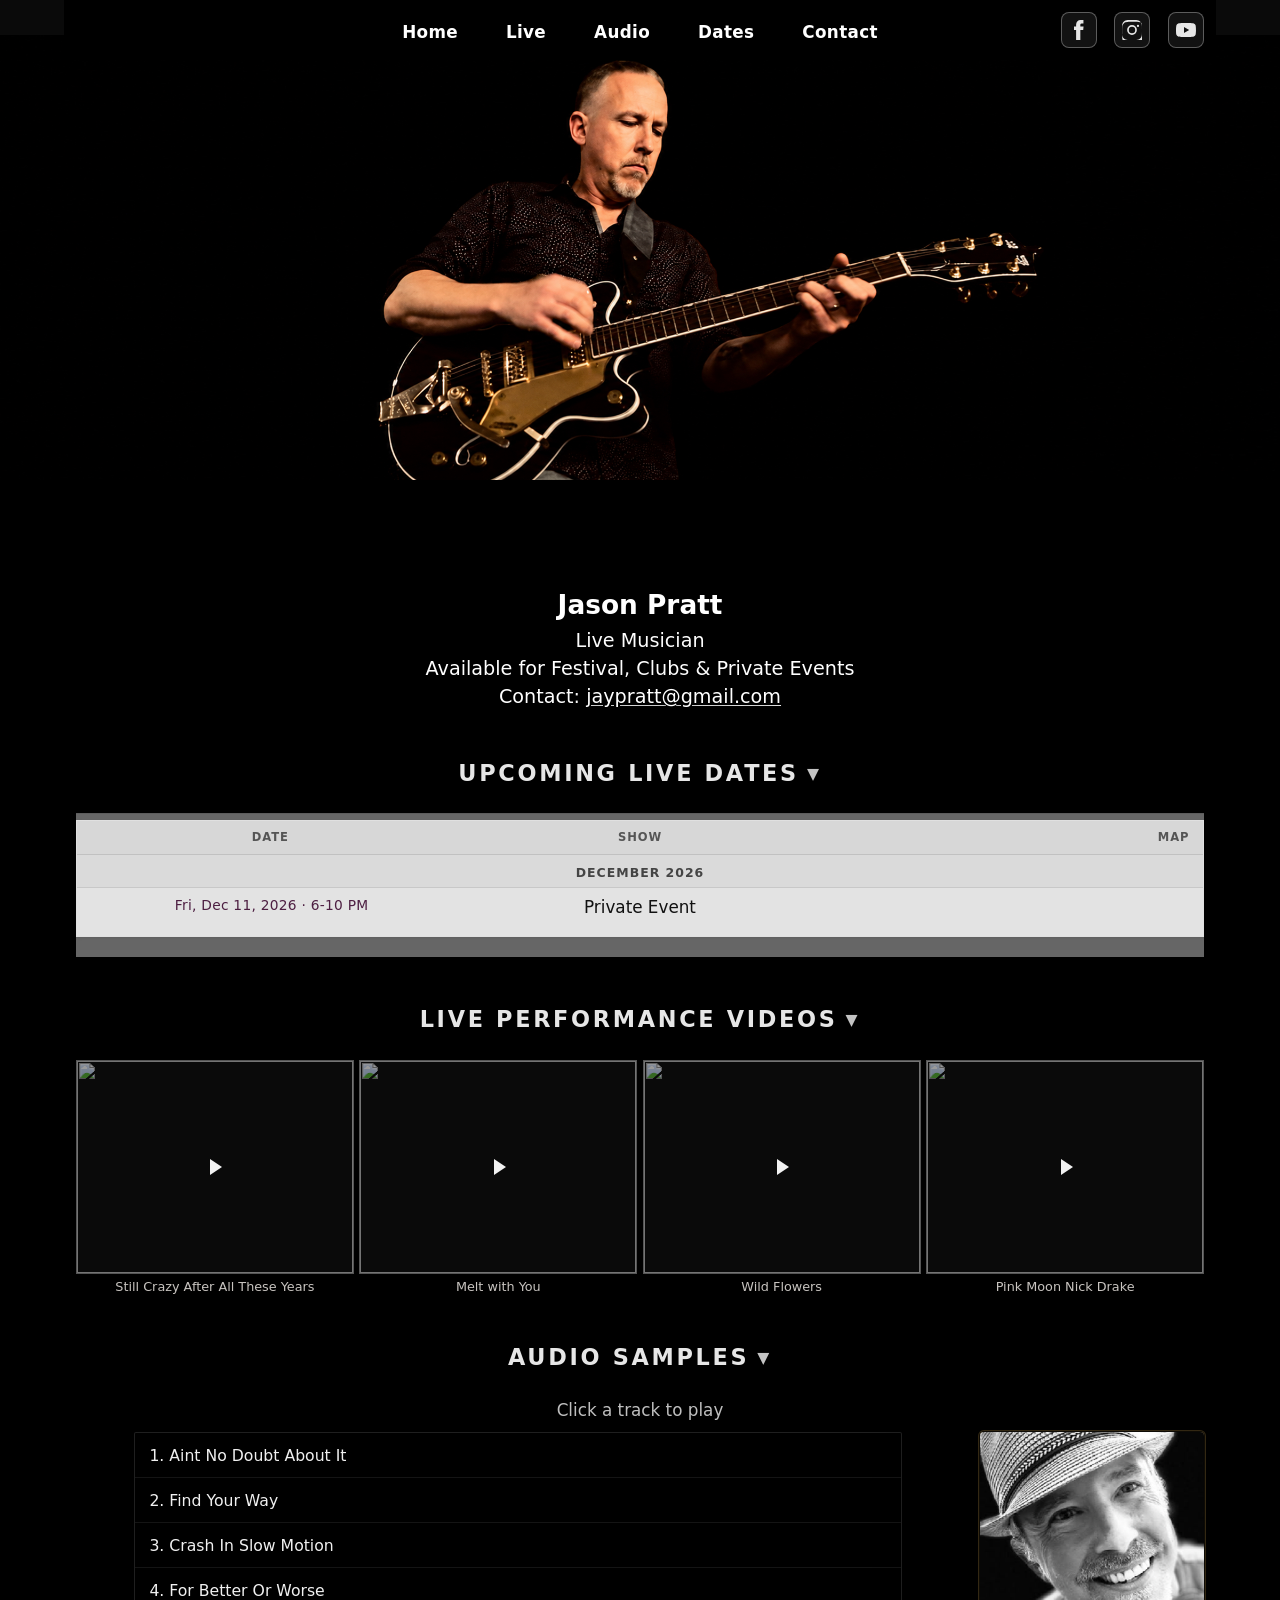
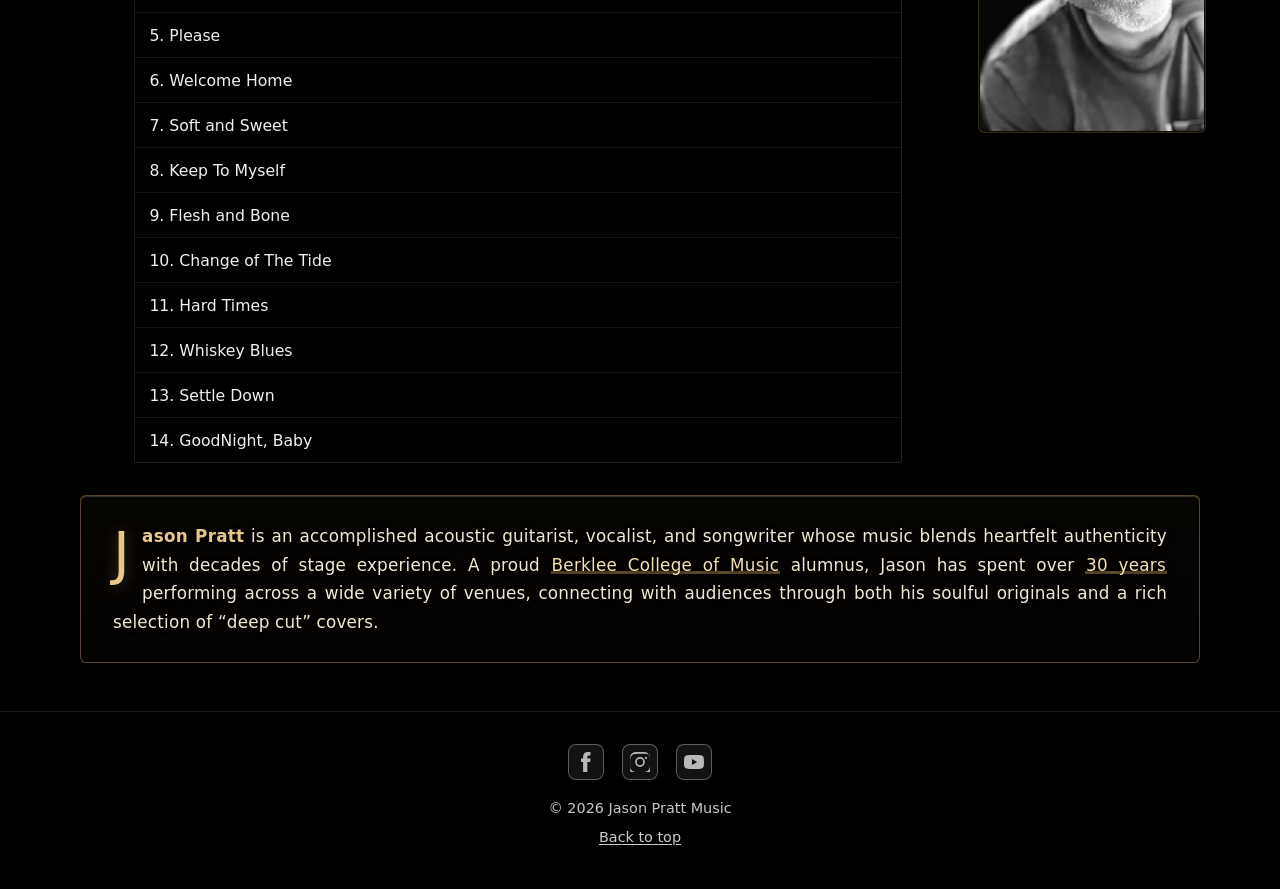
==== commit d02cbeb5: "asdffd" ====
--- a/index.html
+++ b/index.html
@@ -6,26 +6,26 @@
   <meta name="viewport" content="width=device-width, initial-scale=1, viewport-fit=cover" />
   <meta name="theme-color" content="#000000" />
   <meta name="description"
-    content="Jason Pratt — acoustic guitarist and live musician in the Boston &amp; Chelmsford, MA area. See upcoming shows, hear samples, and book for clubs, festivals, and private events." />
+    content="Jason Pratt — acoustic guitarist and live musician in the Boston &amp; Westford, MA area. See upcoming shows, hear samples, and book for clubs, festivals, and private events." />
   <meta name="keywords"
-    content="Jason Pratt, Boston musician, Chelmsford live music, Massachusetts acoustic guitarist, Lexington Burlington Reading live music, local musician Boston area, Berklee guitarist, book live music MA" />
+    content="Jason Pratt, Boston musician, Westford live music, Massachusetts acoustic guitarist, Lexington Burlington Reading live music, local musician Boston area, Berklee guitarist, book live music MA" />
   <meta name="robots" content="index, follow" />
   <meta name="geo.region" content="US-MA" />
-  <meta name="geo.placename" content="Chelmsford, Boston, Lexington, Burlington, Massachusetts" />
-  <title>Jason Pratt | Live Musician — Boston &amp; Chelmsford, MA Area</title>
+  <meta name="geo.placename" content="Westford, Boston, Lexington, Burlington, Massachusetts" />
+  <title>Jason Pratt | Live Musician — Boston &amp; Westford, MA Area</title>
   <link rel="canonical" href="https://jasonprattmusic.com/" />
   <meta property="og:type" content="website" />
   <meta property="og:site_name" content="Jason Pratt Music" />
   <meta property="og:url" content="https://jasonprattmusic.com/" />
-  <meta property="og:title" content="Jason Pratt | Live Musician — Boston &amp; Chelmsford, MA" />
+  <meta property="og:title" content="Jason Pratt | Live Musician — Boston &amp; Westford, MA" />
   <meta property="og:description"
-    content="Acoustic live music in the greater Boston and Chelmsford area. Upcoming Massachusetts dates, audio samples, and booking." />
+    content="Acoustic live music in the greater Boston and Westford area. Upcoming Massachusetts dates, audio samples, and booking." />
   <meta property="og:image" content="https://jasonprattmusic.com/assets/top-banner.png" />
   <meta property="og:locale" content="en_US" />
   <meta name="twitter:card" content="summary_large_image" />
-  <meta name="twitter:title" content="Jason Pratt | Live Musician — Boston &amp; Chelmsford, MA" />
+  <meta name="twitter:title" content="Jason Pratt | Live Musician — Boston &amp; Westford, MA" />
   <meta name="twitter:description"
-    content="Acoustic live music in the greater Boston and Chelmsford area. Shows, samples, and booking." />
+    content="Acoustic live music in the greater Boston and Westford area. Shows, samples, and booking." />
   <meta name="twitter:image" content="https://jasonprattmusic.com/assets/top-banner.png" />
   <link rel="icon" type="image/svg+xml" href="favicon.svg" />
   <link rel="preload" href="assets/top-banner.png" as="image" type="image/png" />
@@ -93,8 +93,7 @@
           <h1 class="band-intro__name" id="artist-name">Jason Pratt</h1>
           <p class="band-intro__role">Live Musician</p>
           <p class="band-intro__tagline">Available for Festival, Clubs &amp; Private Events</p>
-          <p class="band-intro__contact">Contact: <a
-              href="mailto:jaypratt@gmail.com">jaypratt@gmail.com</a></p>
+          <p class="band-intro__contact">Contact: <a href="mailto:jaypratt@gmail.com">jaypratt@gmail.com</a></p>
         </header>
       </div>
 
@@ -123,8 +122,7 @@
               <span class="headline-caps__icon" aria-hidden="true">▼</span>
             </button>
           </h2>
-          <div class="video-layout" id="video-links" role="region" aria-labelledby="live"
-            aria-live="polite">
+          <div class="video-layout" id="video-links" role="region" aria-labelledby="live" aria-live="polite">
             <div class="expand-panel-row expand-panel-row--thumb-left">
               <div class="expand-panel-row__content">
                 <div class="video-focus" id="video-focus" hidden></div>
@@ -142,8 +140,8 @@
               <span class="headline-caps__icon" aria-hidden="true">▼</span>
             </button>
           </h2>
-          <div class="audio-samples__panel" id="audio-samples-panel" role="region"
-            aria-labelledby="audio-samples" aria-live="polite">
+          <div class="audio-samples__panel" id="audio-samples-panel" role="region" aria-labelledby="audio-samples"
+            aria-live="polite">
             <p class="body-text audio-list__intro">
               <span class="audio-list__intro--click">Click a track to play</span>
               <span class="audio-list__intro--tap">Tap a track to play</span>
@@ -213,7 +211,7 @@
           "@id": "https://jasonprattmusic.com/#website",
           "url": "https://jasonprattmusic.com/",
           "name": "Jason Pratt Music",
-          "description": "Official site for Jason Pratt — live acoustic music in the Boston and Chelmsford, Massachusetts area.",
+          "description": "Official site for Jason Pratt — live acoustic music in the Boston and Westford, Massachusetts area.",
           "inLanguage": "en-US",
           "about": { "@id": "https://jasonprattmusic.com/#musician" }
         },
@@ -223,16 +221,17 @@
           "name": "Jason Pratt",
           "url": "https://jasonprattmusic.com/",
           "email": "jaypratt@gmail.com",
-          "description": "Acoustic guitarist, vocalist, and songwriter performing live music in the greater Boston and Chelmsford, MA area. Available for clubs, festivals, breweries, and private events.",
+          "description": "Acoustic guitarist, vocalist, and songwriter performing live music in the greater Boston and Westford, MA area. Available for clubs, festivals, breweries, and private events.",
           "genre": ["Acoustic", "Folk", "Singer-Songwriter", "Live Music"],
           "knowsAbout": [
             "Live acoustic music",
             "Boston area musicians",
-            "Chelmsford Massachusetts live music",
+            "Chelmsford and Westford Massachusetts live music",
             "Private event entertainment",
             "Club and festival performances"
           ],
           "areaServed": [
+            { "@type": "City", "name": "Westford", "containedInPlace": { "@type": "State", "name": "Massachusetts", "addressCountry": "US" } },
             { "@type": "City", "name": "Chelmsford", "containedInPlace": { "@type": "State", "name": "Massachusetts", "addressCountry": "US" } },
             { "@type": "City", "name": "Boston", "containedInPlace": { "@type": "State", "name": "Massachusetts", "addressCountry": "US" } },
             { "@type": "City", "name": "Lexington", "containedInPlace": { "@type": "State", "name": "Massachusetts", "addressCountry": "US" } },
--- a/css/site.css
+++ b/css/site.css
@@ -373,54 +373,9 @@
 }
 
 @media (max-width: 700px) {
+  /* Mobile: no top nav, menu toggle, or social row — hero starts at the top */
   .site-wrap--header {
-    display: block;
-    min-height: 2.75rem;
-    padding-top: 0.35rem;
-    padding-bottom: 0.35rem;
-  }
-
-  .site-wrap--header > .social-bar {
     display: none;
-  }
-
-  .nav-bar {
-    display: flex;
-    justify-content: center;
-    width: 100%;
-  }
-
-  .nav-toggle {
-    display: block;
-    position: relative;
-    top: auto;
-    right: auto;
-    transform: none;
-    z-index: 3;
-  }
-
-  .main-nav {
-    display: none;
-    width: 100%;
-    overflow: hidden;
-  }
-
-  .main-nav.is-open {
-    display: block;
-  }
-
-  .main-nav ul {
-    flex-direction: column;
-    align-items: stretch;
-    padding: 0.25rem 0 0.5rem;
-    gap: 0;
-  }
-
-  .main-nav__link {
-    min-height: 2.75rem;
-    display: flex;
-    align-items: center;
-    justify-content: center;
   }
 }
 
@@ -1158,10 +1113,52 @@
 
 .show-list__row {
   display: grid;
-  grid-template-columns: 1fr;
-  gap: 0.15rem;
+  grid-template-columns: repeat(3, 1fr);
+  grid-template-rows: auto auto;
+  row-gap: 8px;
+  column-gap: 0.4rem;
   padding: 0.65rem 0.85rem;
-  align-items: center;
+  align-items: start;
+}
+
+.show-list__date-cell,
+.show-list__info {
+  display: contents;
+}
+
+.show-list__date {
+  grid-column: 1;
+  grid-row: 1;
+  text-align: center;
+}
+
+.show-list__note {
+  grid-column: 1;
+  grid-row: 2;
+  text-align: center;
+}
+
+.show-list__venue,
+.show-list__venue--link {
+  grid-column: 2;
+  grid-row: 1;
+  text-align: center;
+}
+
+.show-list__meta {
+  grid-column: 2;
+  grid-row: 2;
+  text-align: center;
+}
+
+.show-list__actions {
+  grid-column: 3;
+  grid-row: 1 / -1;
+  justify-self: end;
+  align-self: start;
+  width: max-content;
+  max-width: 100%;
+  margin-left: auto;
 }
 
 .show-list__row + .show-list__row,
@@ -1172,7 +1169,7 @@
 @media (min-width: 600px) {
   .show-list__header {
     display: grid;
-    grid-template-columns: 10.5rem 1fr 3.25rem;
+    grid-template-columns: repeat(3, 1fr);
     gap: 0.65rem;
     padding: 0.45rem 0.85rem;
     align-items: center;
@@ -1187,36 +1184,44 @@
 
   .show-list__header-date {
     grid-column: 1;
+    text-align: center;
   }
 
   .show-list__header-details {
     grid-column: 2;
+    text-align: center;
   }
 
   .show-list__header-links {
     grid-column: 3;
-    text-align: center;
-  }
-
-  .show-list__row {
-    grid-template-columns: 10.5rem 1fr;
-    align-items: start;
+    text-align: right;
   }
 }
 
 .show-list__date {
+  display: block;
   font-family: var(--font-body);
   font-size: 0.86rem;
   letter-spacing: 0.02em;
   color: #4d1f42;
-  line-height: 1.3;
+  line-height: 1.15;
+}
+
+.show-list__note {
+  margin: -0.15rem 0 0;
+  font-size: 0.88rem;
+  font-weight: 600;
+  letter-spacing: 0.01em;
+  line-height: 1.15;
+  color: #5a3d52;
 }
 
 .show-list__venue {
+  display: block;
   font-weight: 500;
   color: #111;
   overflow-wrap: anywhere;
-  line-height: 1.25;
+  line-height: 1.15;
 }
 
 .show-list__venue--link {
@@ -1230,32 +1235,11 @@
 }
 
 .show-list__meta {
+  margin-top: .1rem;
   color: #555;
   font-size: 0.88rem;
   overflow-wrap: anywhere;
-  line-height: 1.25;
-}
-
-.show-list__status {
-  display: block;
-  margin-top: 0.1rem;
-  font-size: 0.82rem;
-  font-style: italic;
-  color: #666;
-  line-height: 1.25;
-}
-
-.show-list__details {
-  display: grid;
-  grid-template-columns: 1fr auto;
-  gap: 0.1rem 0.65rem;
-  align-items: start;
-  min-width: 0;
-}
-
-.show-list__info {
-  min-width: 0;
-  grid-column: 1;
+  line-height: 1.15;
 }
 
 .show-list__info > span {
@@ -1265,20 +1249,8 @@
 .show-list__actions {
   display: flex;
   gap: 0.1rem;
-  grid-column: 2;
-  grid-row: 1;
   flex-shrink: 0;
   margin: 0;
-  align-self: start;
-}
-
-.show-list__comments {
-  margin: 0.25rem 0 0;
-  font-size: 0.85rem;
-  line-height: 1.35;
-  color: #444;
-  font-weight: 400;
-  text-align: left;
 }
 
 .show-list__action {
@@ -1446,18 +1418,6 @@
     padding-right: max(0.6rem, env(safe-area-inset-right, 0px));
   }
 
-  .nav-toggle {
-    padding: 0.45rem 0.75rem;
-  }
-
-  .main-nav ul {
-    align-items: stretch;
-  }
-
-  .main-nav__link {
-    width: 100%;
-  }
-
   .headline-caps {
     margin: 2rem 0 0.75rem;
     letter-spacing: 0.08em;
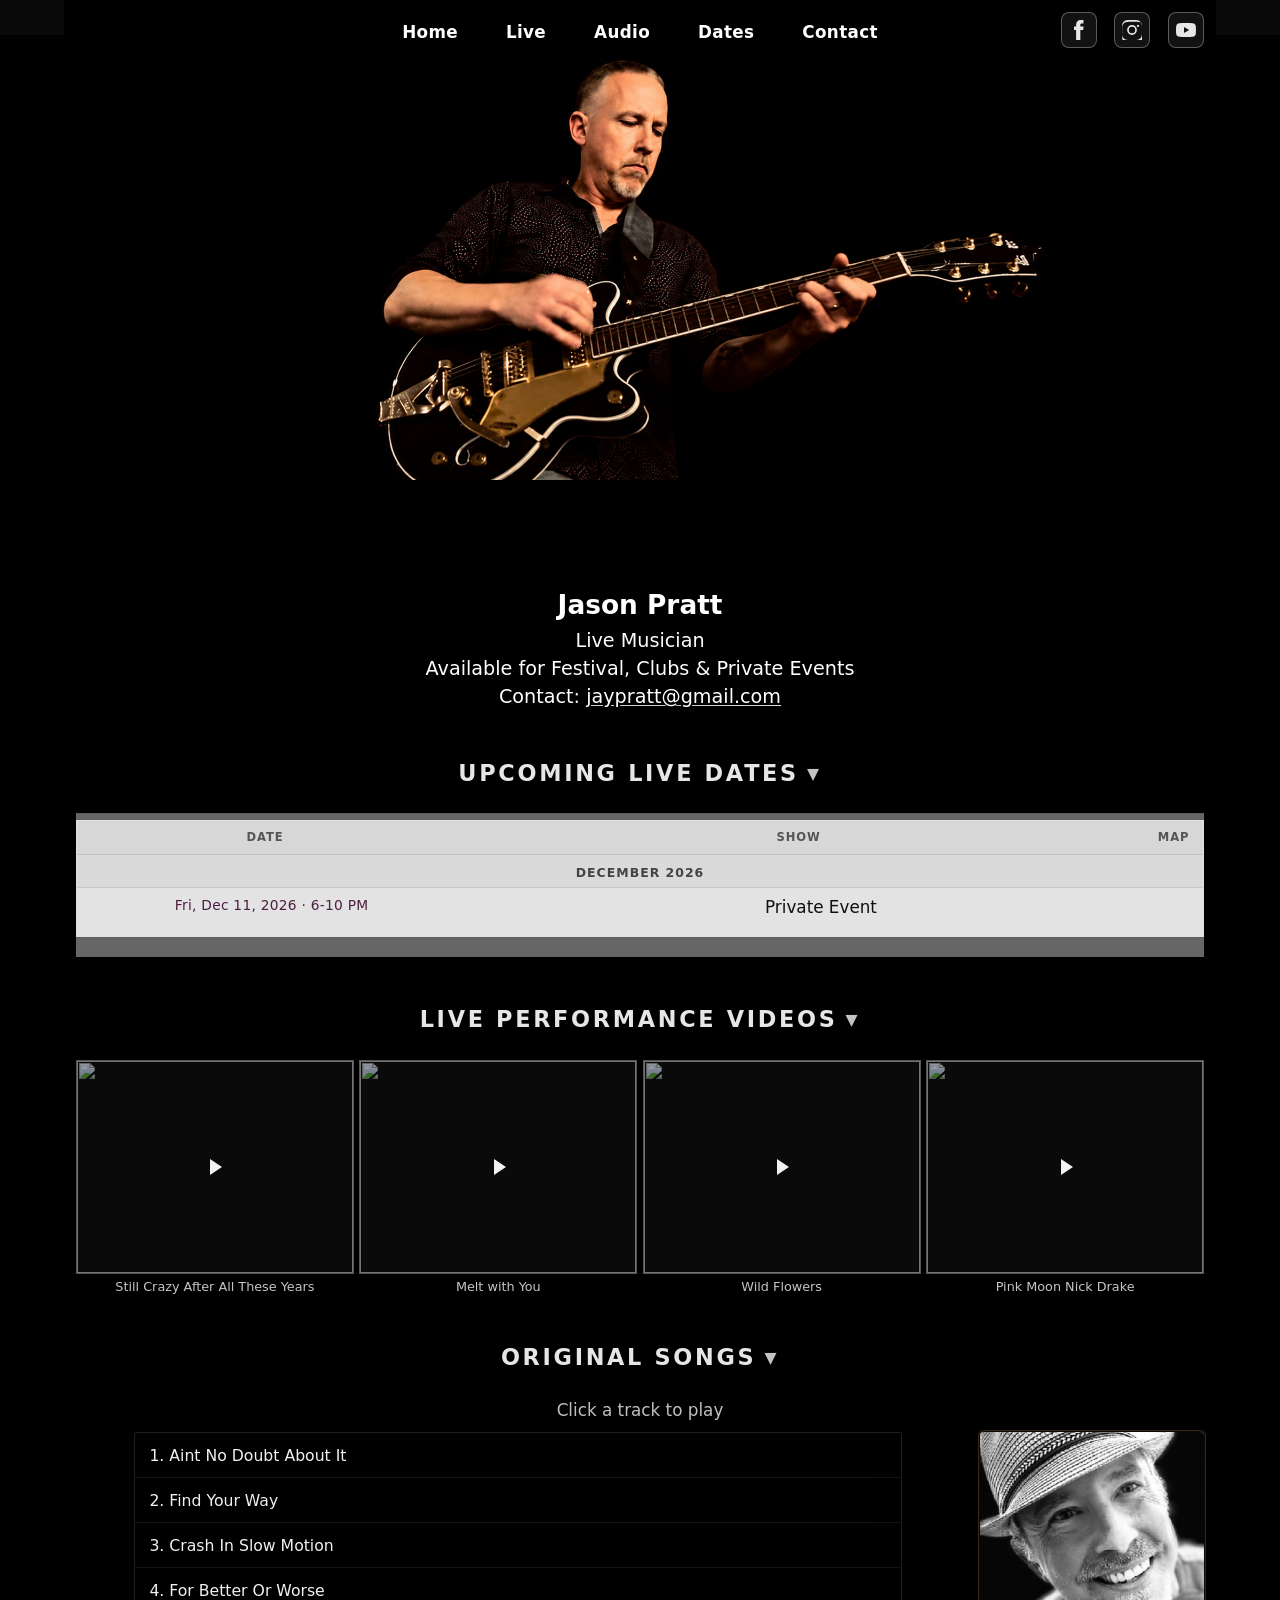
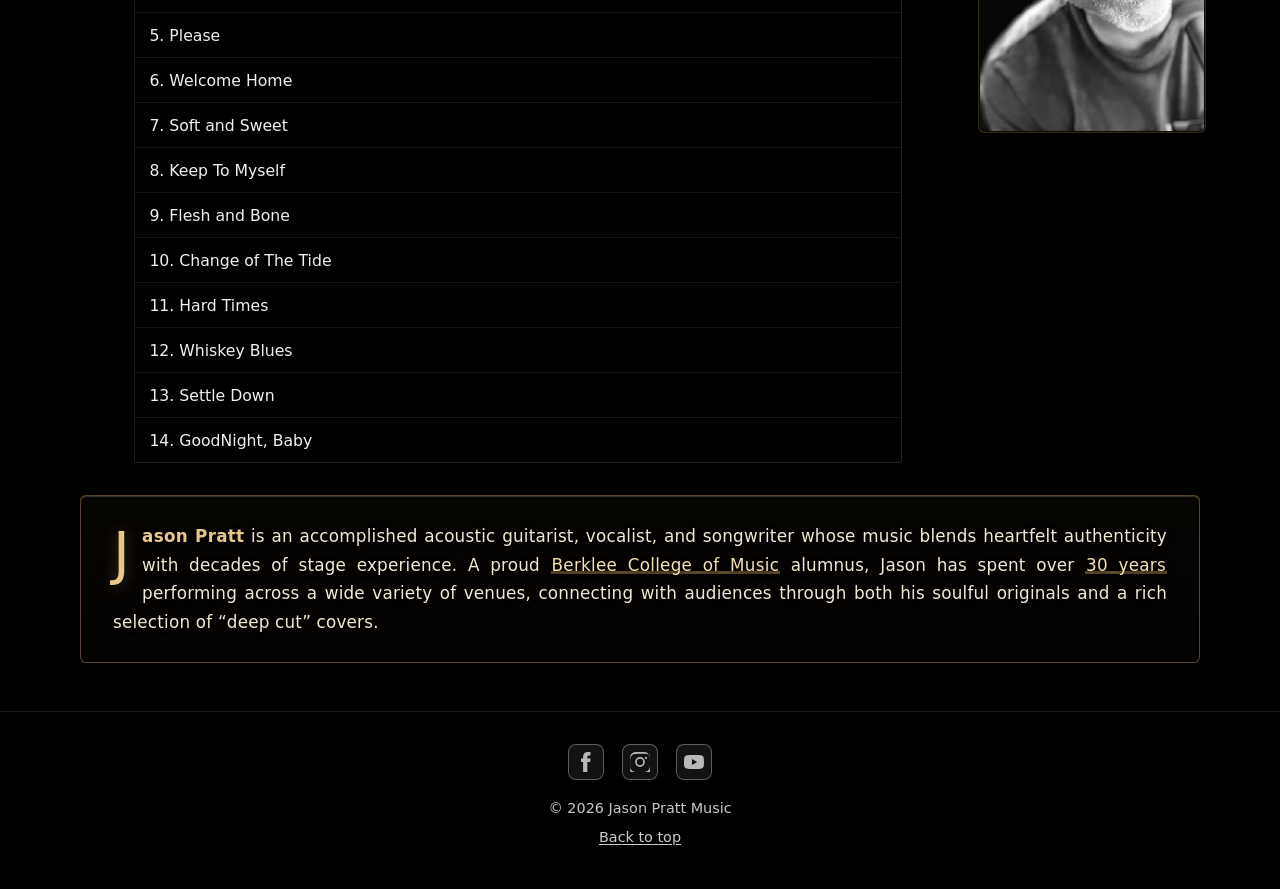
==== commit 32c54735: "Original Songs" ====
--- a/index.html
+++ b/index.html
@@ -136,7 +136,7 @@
           <h2 class="headline-caps headline-caps--collapsible" id="audio-samples">
             <button type="button" class="headline-caps__toggle" id="audio-samples-toggle" aria-expanded="true"
               aria-controls="audio-samples-panel">
-              <span class="headline-caps__text">Audio samples</span>
+              <span class="headline-caps__text">Original Songs</span>
               <span class="headline-caps__icon" aria-hidden="true">▼</span>
             </button>
           </h2>
--- a/css/site.css
+++ b/css/site.css
@@ -1113,7 +1113,7 @@
 
 .show-list__row {
   display: grid;
-  grid-template-columns: repeat(3, 1fr);
+  grid-template-columns: minmax(0, 1fr) minmax(0, 2fr) auto;
   grid-template-rows: auto auto;
   row-gap: 8px;
   column-gap: 0.4rem;
@@ -1169,7 +1169,7 @@
 @media (min-width: 600px) {
   .show-list__header {
     display: grid;
-    grid-template-columns: repeat(3, 1fr);
+    grid-template-columns: minmax(0, 1fr) minmax(0, 2fr) auto;
     gap: 0.65rem;
     padding: 0.45rem 0.85rem;
     align-items: center;
@@ -1214,6 +1214,11 @@
   letter-spacing: 0.01em;
   line-height: 1.15;
   color: #5a3d52;
+}
+
+.show-list__row--locals .show-list__date,
+.show-list__row--locals .show-list__note {
+  color: #c41e3a;
 }
 
 .show-list__venue {
